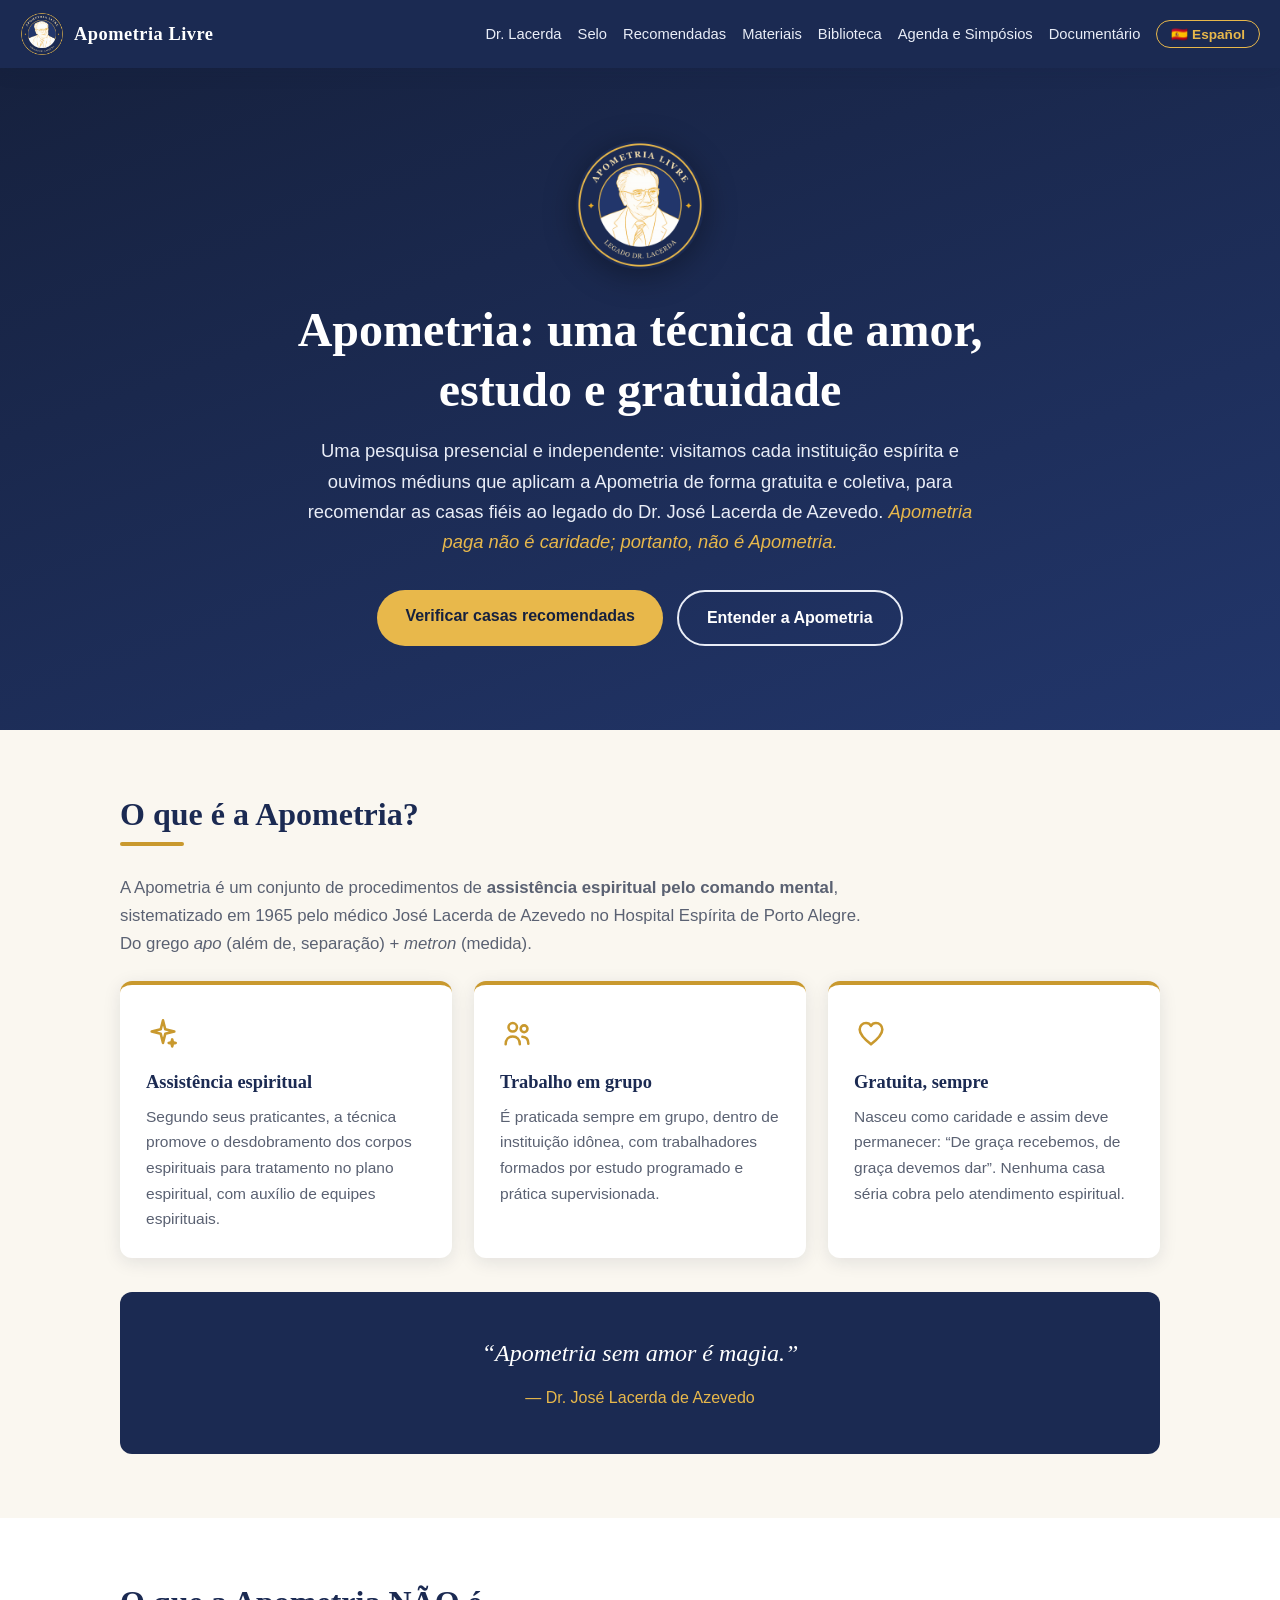
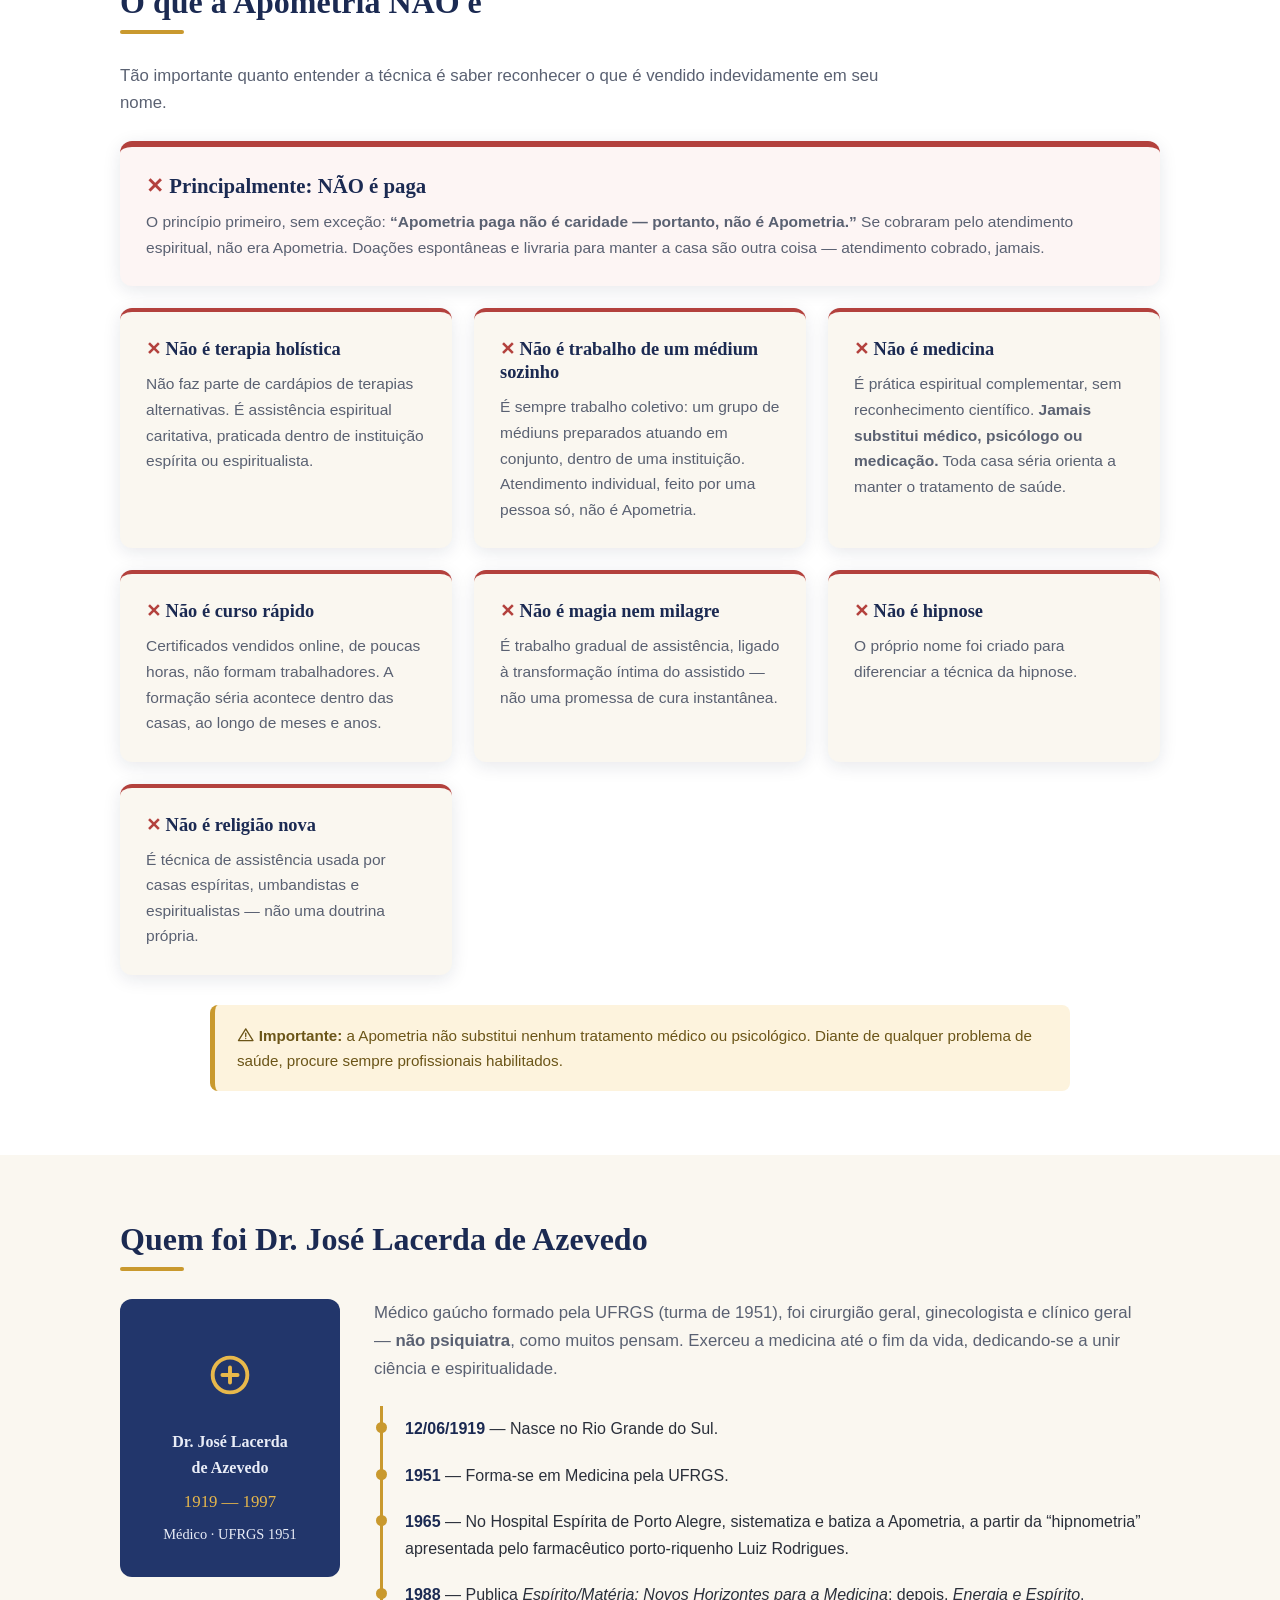
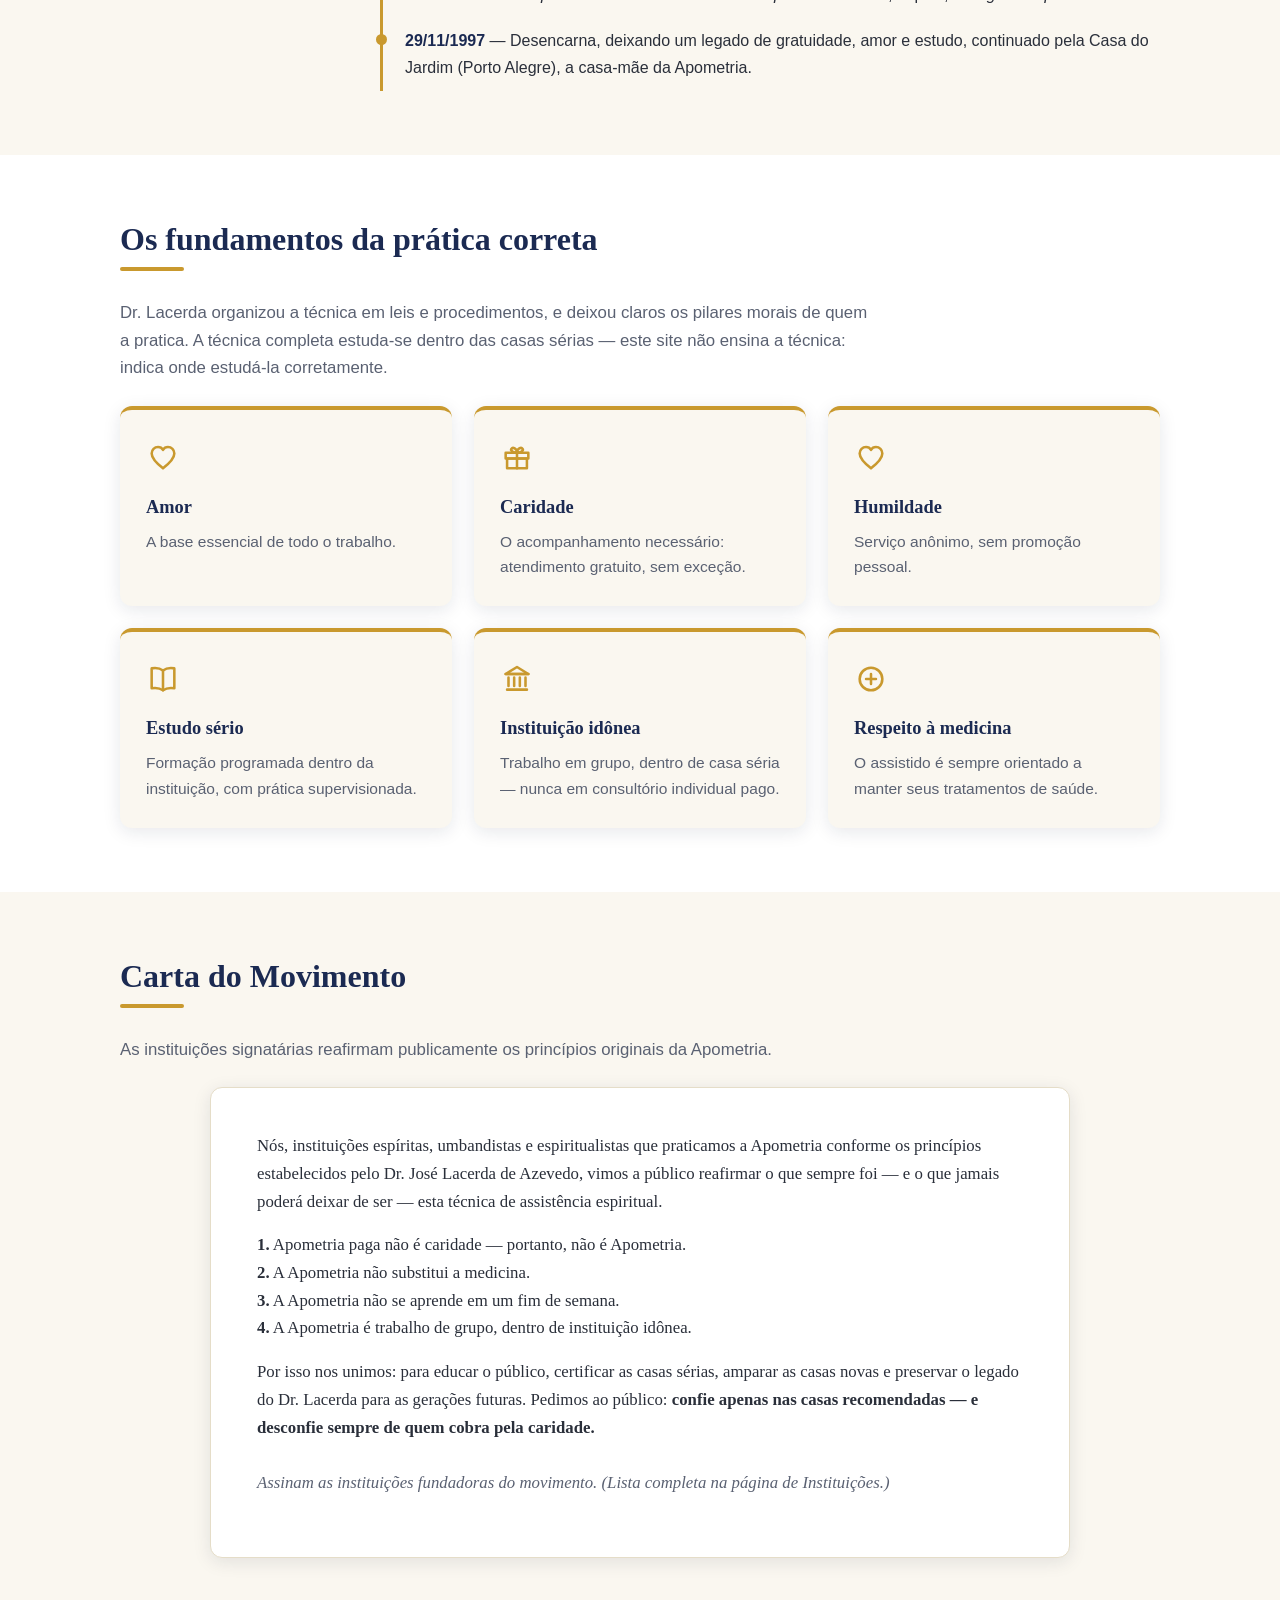
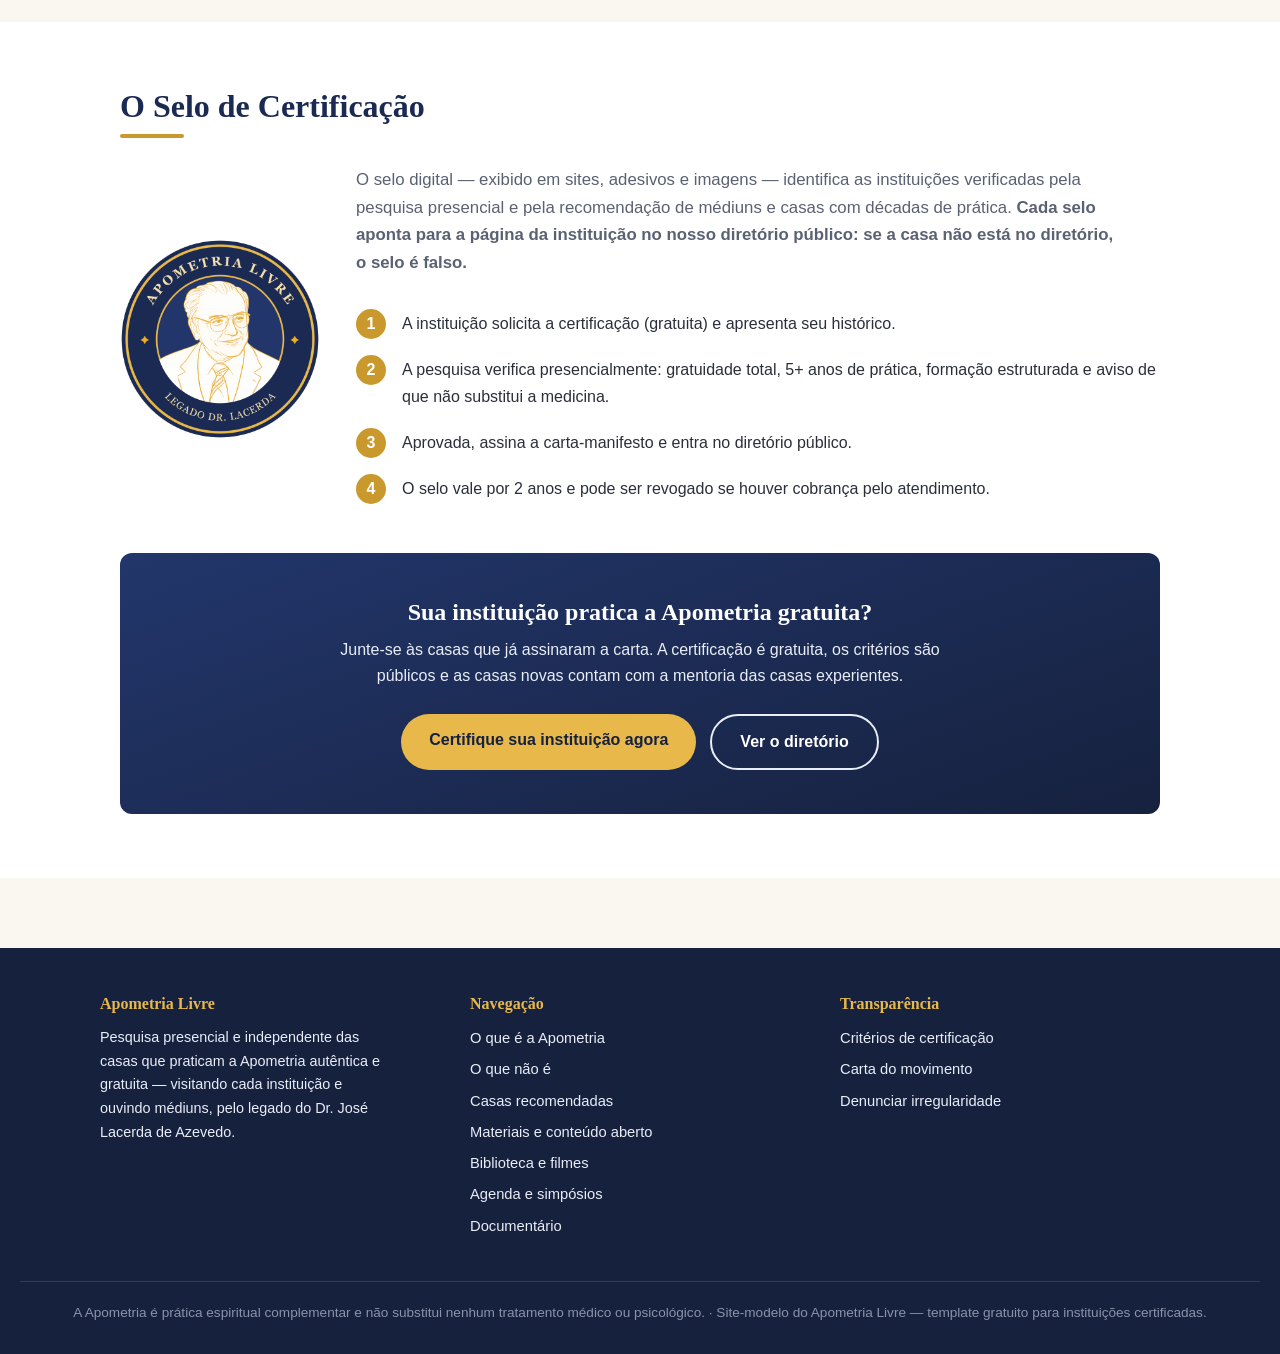
==== site/index.html @ 002d89dc "Página Recomendadas: botão de busca, geolocalização, mapa e gráfico - Botão "Buscar" (+ Enter) confi" ====
<!DOCTYPE html>
<html lang="pt-BR">
<head>
<meta charset="UTF-8">
<meta name="viewport" content="width=device-width, initial-scale=1.0">
<title>Apometria Livre — O que é a Apometria, quem foi Dr. Lacerda e como reconhecer casas sérias</title>
<meta name="description" content="Pesquisa presencial e independente das casas que praticam a Apometria autêntica e gratuita, conforme o legado do Dr. José Lacerda de Azevedo. Saiba o que a Apometria é, o que não é, e verifique as casas recomendadas.">
<meta name="theme-color" content="#1b2a52">
<meta property="og:title" content="Apometria Livre — O que é a Apometria, quem foi Dr. Lacerda e como reconhecer casas sérias">
<meta property="og:description" content="Pesquisa presencial e independente das casas que praticam a Apometria autêntica e gratuita, conforme o legado do Dr. José Lacerda de Azevedo. Saiba o que a Apometria é, o que não é, e verifique as casas recomendadas.">
<meta property="og:type" content="website">
<meta property="og:image" content="https://apometrialivre.org.br/img/og-image.jpg?v=2">
<meta property="og:image:width" content="1200">
<meta property="og:image:height" content="630">
<meta property="og:url" content="https://apometrialivre.org.br/index.html">
<meta property="og:locale" content="pt_BR">
<meta property="og:locale:alternate" content="es_ES">
<meta name="twitter:card" content="summary_large_image">
<meta name="twitter:image" content="https://apometrialivre.org.br/img/og-image.jpg?v=2">
<link rel="stylesheet" href="css/style.css?v=11">
<link rel="icon" href="img/selo-favicon.png?v=1" type="image/png">
<script type="application/ld+json">
{
  "@context": "https://schema.org",
  "@type": "WebSite",
  "name": "Apometria Livre",
  "alternateName": "Apometria Livre — Legado Dr. Lacerda",
  "slogan": "Caridade é Apometria",
  "description": "Pesquisa presencial e independente das casas que praticam a Apometria autêntica e gratuita, conforme o legado do Dr. José Lacerda de Azevedo — feita visitando cada instituição e por entrevistas e recomendações de médiuns.",
  "inLanguage": ["pt-BR", "es"]
}
</script>
</head>
<body>

<a class="pular" href="#conteudo" data-es="Saltar al contenido">Pular para o conteúdo</a>

<header class="site">
  <nav class="nav">
    <a class="marca" href="index.html">
      <img src="img/selo.png?v=1" alt="Selo Apometria Livre">
      <span data-es="Apometría Libre">Apometria Livre</span>
    </a>
    <button class="lang-toggle lang-mobile">🇪🇸 Español</button>
    <button class="menu-btn" aria-label="Abrir menu">☰</button>
    <ul class="nav-links">
      <li><a href="#dr-lacerda">Dr. Lacerda</a></li>
      <li><a href="#selo" data-es="Sello">Selo</a></li>
      <li><a href="instituicoes.html" data-es="Recomendadas">Recomendadas</a></li>
      <li><a href="materiais.html" data-es="Materiales">Materiais</a></li>
      <li><a href="biblioteca.html" data-es="Biblioteca">Biblioteca</a></li>
      <li><a href="agenda.html" data-es="Agenda y simposios">Agenda e Simpósios</a></li>
      <li><a href="documentario.html" data-es="Documental">Documentário</a></li>
      <li><button class="lang-toggle">🇪🇸 Español</button></li>
    </ul>
  </nav>
</header>

<!-- ==================== HERO ==================== -->
<section id="conteudo" class="hero">
  <img class="selo" src="img/selo.png?v=1" alt="Selo de certificação Apometria Livre — Legado Dr. Lacerda">
  <h1 data-es="Apometría: una técnica de amor, estudio y gratuidad">Apometria: uma técnica de amor, estudo e gratuidade</h1>
  <p class="sub" data-es="Una investigación presencial e independiente: visitamos cada institución espírita y escuchamos a médiums que aplican la Apometría de forma gratuita y colectiva, para recomendar las casas fieles al legado del Dr. José Lacerda de Azevedo. <span class='destaque'>La Apometría pagada no es caridad; por lo tanto, no es Apometría.</span>">
    Uma pesquisa presencial e independente: visitamos cada instituição espírita e ouvimos médiuns que aplicam a Apometria de forma gratuita e coletiva, para recomendar as casas fiéis ao legado do Dr. José Lacerda de Azevedo.
    <span class="destaque">Apometria paga não é caridade; portanto, não é Apometria.</span>
  </p>
  <div class="botoes">
    <a class="btn btn-ouro" href="instituicoes.html" data-es="Verificar casas recomendadas">Verificar casas recomendadas</a>
    <a class="btn btn-vazado" href="#o-que-e" data-es="Entender la Apometría">Entender a Apometria</a>
  </div>
</section>

<!-- ==================== O QUE É ==================== -->
<section id="o-que-e" class="bloco">
  <div class="container">
    <h2 data-es="¿Qué es la Apometría?">O que é a Apometria?</h2>
    <div class="linha-ouro"></div>
    <p class="intro" data-es="La Apometría es un conjunto de procedimientos de asistencia espiritual por comando mental, sistematizado en 1965 por el médico José Lacerda de Azevedo en el Hospital Espírita de Porto Alegre (Brasil). Del griego apo (más allá, separación) + metron (medida).">
      A Apometria é um conjunto de procedimentos de <strong>assistência espiritual pelo comando mental</strong>, sistematizado em 1965
      pelo médico José Lacerda de Azevedo no Hospital Espírita de Porto Alegre. Do grego <em>apo</em> (além de, separação) + <em>metron</em> (medida).
    </p>
    <div class="grade c3">
      <div class="cartao">
        <span class="icone"><svg class='icn' aria-hidden='true'><use href='img/icones.svg#faisca'/></svg></span>
        <h3 data-es="Asistencia espiritual">Assistência espiritual</h3>
        <p data-es="Según sus practicantes, la técnica promueve el desdoblamiento de los cuerpos espirituales para tratamiento en el plano espiritual, con ayuda de equipos espirituales.">Segundo seus praticantes, a técnica promove o desdobramento dos corpos espirituais para tratamento no plano espiritual, com auxílio de equipes espirituais.</p>
      </div>
      <div class="cartao">
        <span class="icone"><svg class='icn' aria-hidden='true'><use href='img/icones.svg#grupo'/></svg></span>
        <h3 data-es="Trabajo en grupo">Trabalho em grupo</h3>
        <p data-es="Se practica siempre en grupo, dentro de una institución idónea, con trabajadores formados por estudio programado y práctica supervisada.">É praticada sempre em grupo, dentro de instituição idônea, com trabalhadores formados por estudo programado e prática supervisionada.</p>
      </div>
      <div class="cartao">
        <span class="icone"><svg class='icn' aria-hidden='true'><use href='img/icones.svg#coracao'/></svg></span>
        <h3 data-es="Gratuita, siempre">Gratuita, sempre</h3>
        <p data-es="Nació como caridad y así debe permanecer: «Gratis recibimos, gratis debemos dar». Ninguna casa seria cobra por la asistencia espiritual.">Nasceu como caridade e assim deve permanecer: “De graça recebemos, de graça devemos dar”. Nenhuma casa séria cobra pelo atendimento espiritual.</p>
      </div>
    </div>
    <div class="citacao">
      <blockquote data-es="«Apometría sin amor es magia.»">“Apometria sem amor é magia.”</blockquote>
      <cite>— Dr. José Lacerda de Azevedo</cite>
    </div>
  </div>
</section>

<!-- ==================== O QUE NÃO É ==================== -->
<section id="o-que-nao-e" class="bloco alt">
  <div class="container">
    <h2 data-es="Lo que la Apometría NO es">O que a Apometria NÃO é</h2>
    <div class="linha-ouro"></div>
    <p class="intro" data-es="Tan importante como entender la técnica es saber reconocer lo que se vende indebidamente en su nombre.">
      Tão importante quanto entender a técnica é saber reconhecer o que é vendido indevidamente em seu nome.
    </p>
    <div class="grade c2">
      <div class="cartao nao principal">
        <h3 data-es="Principalmente: NO es pagada">Principalmente: NÃO é paga</h3>
        <p data-es="El principio primero, sin excepción: «Apometría pagada no es caridad — por lo tanto, no es Apometría.» Si te cobraron por la asistencia espiritual, no era Apometría. Donaciones espontáneas y librería para mantener la casa son otra cosa — asistencia cobrada, jamás.">O princípio primeiro, sem exceção: <strong>“Apometria paga não é caridade — portanto, não é Apometria.”</strong> Se cobraram pelo atendimento espiritual, não era Apometria. Doações espontâneas e livraria para manter a casa são outra coisa — atendimento cobrado, jamais.</p>
      </div>
      <div class="cartao nao">
        <h3 data-es="No es terapia holística">Não é terapia holística</h3>
        <p data-es="No forma parte de menús de terapias alternativas. Es asistencia espiritual caritativa, practicada dentro de una institución espírita o espiritualista.">Não faz parte de cardápios de terapias alternativas. É assistência espiritual caritativa, praticada dentro de instituição espírita ou espiritualista.</p>
      </div>
      <div class="cartao nao">
        <h3 data-es="No es trabajo de un médium solo">Não é trabalho de um médium sozinho</h3>
        <p data-es="Es siempre trabajo colectivo: un grupo de médiums preparados actuando en conjunto, dentro de una institución. Una atención individual, hecha por una sola persona, no es Apometría.">É sempre trabalho coletivo: um grupo de médiuns preparados atuando em conjunto, dentro de uma instituição. Atendimento individual, feito por uma pessoa só, não é Apometria.</p>
      </div>
      <div class="cartao nao">
        <h3 data-es="No es medicina">Não é medicina</h3>
        <p data-es="Es una práctica espiritual complementaria, sin reconocimiento científico. Jamás sustituye al médico, al psicólogo o a la medicación. Toda casa seria orienta a mantener el tratamiento de salud.">É prática espiritual complementar, sem reconhecimento científico. <strong>Jamais substitui médico, psicólogo ou medicação.</strong> Toda casa séria orienta a manter o tratamento de saúde.</p>
      </div>
      <div class="cartao nao">
        <h3 data-es="No es un curso rápido">Não é curso rápido</h3>
        <p data-es="Certificados vendidos en línea, de pocas horas, no forman trabajadores. La formación seria ocurre dentro de las casas, durante meses y años.">Certificados vendidos online, de poucas horas, não formam trabalhadores. A formação séria acontece dentro das casas, ao longo de meses e anos.</p>
      </div>
      <div class="cartao nao">
        <h3 data-es="No es magia ni milagro">Não é magia nem milagre</h3>
        <p data-es="Es un trabajo gradual de asistencia, ligado a la transformación íntima del asistido — no una promesa de cura instantánea.">É trabalho gradual de assistência, ligado à transformação íntima do assistido — não uma promessa de cura instantânea.</p>
      </div>
      <div class="cartao nao">
        <h3 data-es="No es hipnosis">Não é hipnose</h3>
        <p data-es="El propio nombre fue creado para diferenciar la técnica de la hipnosis.">O próprio nome foi criado para diferenciar a técnica da hipnose.</p>
      </div>
      <div class="cartao nao">
        <h3 data-es="No es una religión nueva">Não é religião nova</h3>
        <p data-es="Es una técnica de asistencia utilizada por casas espíritas, umbandistas y espiritualistas — no una doctrina propia.">É técnica de assistência usada por casas espíritas, umbandistas e espiritualistas — não uma doutrina própria.</p>
      </div>
    </div>
    <div class="aviso" data-es="<svg class='icn' aria-hidden='true'><use href='img/icones.svg#alerta'/></svg> Importante: la Apometría no sustituye ningún tratamiento médico o psicológico. Ante cualquier problema de salud, busca siempre a profesionales habilitados.">
      <svg class='icn' aria-hidden='true'><use href='img/icones.svg#alerta'/></svg> <strong>Importante:</strong> a Apometria não substitui nenhum tratamento médico ou psicológico. Diante de qualquer problema de saúde, procure sempre profissionais habilitados.
    </div>
  </div>
</section>

<!-- ==================== DR. LACERDA ==================== -->
<section id="dr-lacerda" class="bloco">
  <div class="container">
    <h2 data-es="Quién fue el Dr. José Lacerda de Azevedo">Quem foi Dr. José Lacerda de Azevedo</h2>
    <div class="linha-ouro"></div>
    <div class="bio">
      <div class="retrato">
        <span class="simbolo"><svg class='icn' aria-hidden='true'><use href='img/icones.svg#cruzmed'/></svg></span>
        <strong>Dr. José Lacerda<br>de Azevedo</strong>
        <div class="anos">1919 — 1997</div>
        <div data-es="Médico · UFRGS 1951" style="margin-top:8px; font-size:0.9rem;">Médico · UFRGS 1951</div>
      </div>
      <div>
        <p class="intro" data-es="Médico gaúcho formado por la UFRGS (promoción de 1951), fue cirujano general, ginecólogo y clínico general — no psiquiatra, como muchos piensan. Ejerció la medicina hasta el final de su vida, dedicándose a unir ciencia y espiritualidad.">
          Médico gaúcho formado pela UFRGS (turma de 1951), foi cirurgião geral, ginecologista e clínico geral — <strong>não psiquiatra</strong>, como muitos pensam. Exerceu a medicina até o fim da vida, dedicando-se a unir ciência e espiritualidade.
        </p>
        <ul class="linha-tempo">
          <li data-es="<strong>12/06/1919</strong> — Nace en Rio Grande do Sul, Brasil."><strong>12/06/1919</strong> — Nasce no Rio Grande do Sul.</li>
          <li data-es="<strong>1951</strong> — Se gradúa en Medicina por la UFRGS."><strong>1951</strong> — Forma-se em Medicina pela UFRGS.</li>
          <li data-es="<strong>1965</strong> — En el Hospital Espírita de Porto Alegre, sistematiza y bautiza la Apometría, a partir de la «hipnometría» presentada por el farmacéutico puertorriqueño Luiz Rodrigues."><strong>1965</strong> — No Hospital Espírita de Porto Alegre, sistematiza e batiza a Apometria, a partir da “hipnometria” apresentada pelo farmacêutico porto-riquenho Luiz Rodrigues.</li>
          <li data-es="<strong>1988</strong> — Publica <em>Espíritu/Materia: Nuevos Horizontes para la Medicina</em>; después, <em>Energía y Espíritu</em>."><strong>1988</strong> — Publica <em>Espírito/Matéria: Novos Horizontes para a Medicina</em>; depois, <em>Energia e Espírito</em>.</li>
          <li data-es="<strong>29/11/1997</strong> — Desencarna, dejando un legado de gratuidad, amor y estudio, continuado por la Casa do Jardim (Porto Alegre), la casa madre de la Apometría."><strong>29/11/1997</strong> — Desencarna, deixando um legado de gratuidade, amor e estudo, continuado pela Casa do Jardim (Porto Alegre), a casa-mãe da Apometria.</li>
        </ul>
      </div>
    </div>
  </div>
</section>

<!-- ==================== FUNDAMENTOS ==================== -->
<section id="fundamentos" class="bloco alt">
  <div class="container">
    <h2 data-es="Los fundamentos de la práctica correcta">Os fundamentos da prática correta</h2>
    <div class="linha-ouro"></div>
    <p class="intro" data-es="El Dr. Lacerda organizó la técnica en leyes y procedimientos, y dejó claros los pilares morales de quien la practica. La técnica completa se estudia dentro de las casas serias — este sitio no enseña la técnica: indica dónde estudiarla correctamente.">
      Dr. Lacerda organizou a técnica em leis e procedimentos, e deixou claros os pilares morais de quem a pratica. A técnica completa estuda-se dentro das casas sérias — este site não ensina a técnica: indica onde estudá-la corretamente.
    </p>
    <div class="grade c3">
      <div class="cartao"><span class="icone"><svg class='icn' aria-hidden='true'><use href='img/icones.svg#coracao'/></svg></span><h3 data-es="Amor">Amor</h3><p data-es="La base esencial de todo el trabajo.">A base essencial de todo o trabalho.</p></div>
      <div class="cartao"><span class="icone"><svg class='icn' aria-hidden='true'><use href='img/icones.svg#presente'/></svg></span><h3 data-es="Caridad">Caridade</h3><p data-es="El acompañamiento necesario: asistencia gratuita, sin excepción.">O acompanhamento necessário: atendimento gratuito, sem exceção.</p></div>
      <div class="cartao"><span class="icone"><svg class='icn' aria-hidden='true'><use href='img/icones.svg#coracao'/></svg></span><h3 data-es="Humildad">Humildade</h3><p data-es="Servicio anónimo, sin promoción personal.">Serviço anônimo, sem promoção pessoal.</p></div>
      <div class="cartao"><span class="icone"><svg class='icn' aria-hidden='true'><use href='img/icones.svg#livro'/></svg></span><h3 data-es="Estudio serio">Estudo sério</h3><p data-es="Formación programada dentro de la institución, con práctica supervisada.">Formação programada dentro da instituição, com prática supervisionada.</p></div>
      <div class="cartao"><span class="icone"><svg class='icn' aria-hidden='true'><use href='img/icones.svg#predio'/></svg></span><h3 data-es="Institución idónea">Instituição idônea</h3><p data-es="Trabajo en grupo, dentro de una casa seria — nunca en consultorio individual pagado.">Trabalho em grupo, dentro de casa séria — nunca em consultório individual pago.</p></div>
      <div class="cartao"><span class="icone"><svg class='icn' aria-hidden='true'><use href='img/icones.svg#cruzmed'/></svg></span><h3 data-es="Respeto a la medicina">Respeito à medicina</h3><p data-es="El asistido siempre es orientado a mantener sus tratamientos de salud.">O assistido é sempre orientado a manter seus tratamentos de saúde.</p></div>
    </div>
  </div>
</section>

<!-- ==================== CARTA ==================== -->
<section id="carta" class="bloco">
  <div class="container">
    <h2 data-es="Carta del Movimiento">Carta do Movimento</h2>
    <div class="linha-ouro"></div>
    <p class="intro" data-es="Las instituciones firmantes reafirman públicamente los principios originales de la Apometría.">
      As instituições signatárias reafirmam publicamente os princípios originais da Apometria.
    </p>
    <div class="carta">
      <p data-es="Nosotras, instituciones espíritas, umbandistas y espiritualistas que practicamos la Apometría según los principios establecidos por el Dr. José Lacerda de Azevedo, venimos públicamente a reafirmar lo que siempre fue — y lo que jamás podrá dejar de ser — esta técnica de asistencia espiritual.">
        Nós, instituições espíritas, umbandistas e espiritualistas que praticamos a Apometria conforme os princípios estabelecidos pelo Dr. José Lacerda de Azevedo, vimos a público reafirmar o que sempre foi — e o que jamais poderá deixar de ser — esta técnica de assistência espiritual.
      </p>
      <p data-es="<strong>1.</strong> La Apometría pagada no es caridad — por lo tanto, no es Apometría. <br><strong>2.</strong> La Apometría no sustituye a la medicina. <br><strong>3.</strong> La Apometría no se aprende en un fin de semana. <br><strong>4.</strong> La Apometría es trabajo de grupo, dentro de una institución idónea.">
        <strong>1.</strong> Apometria paga não é caridade — portanto, não é Apometria. <br>
        <strong>2.</strong> A Apometria não substitui a medicina. <br>
        <strong>3.</strong> A Apometria não se aprende em um fim de semana. <br>
        <strong>4.</strong> A Apometria é trabalho de grupo, dentro de instituição idônea.
      </p>
      <p data-es="Por eso nos unimos: para educar al público, certificar a las casas serias, amparar a las casas nuevas y preservar el legado del Dr. Lacerda para las generaciones futuras. Pedimos al público: confíe solamente en las casas recomendadas — y desconfíe siempre de quien cobra por la caridad.">
        Por isso nos unimos: para educar o público, certificar as casas sérias, amparar as casas novas e preservar o legado do Dr. Lacerda para as gerações futuras. Pedimos ao público: <strong>confie apenas nas casas recomendadas — e desconfie sempre de quem cobra pela caridade.</strong>
      </p>
      <p class="assinaturas" data-es="Firman las instituciones fundadoras del movimiento. (Lista completa en la página de Instituciones.)">Assinam as instituições fundadoras do movimento. <em>(Lista completa na página de Instituições.)</em></p>
    </div>
  </div>
</section>

<!-- ==================== SELO ==================== -->
<section id="selo" class="bloco alt">
  <div class="container">
    <h2 data-es="El Sello de Certificación">O Selo de Certificação</h2>
    <div class="linha-ouro"></div>
    <div class="selo-flex">
      <img src="img/selo.png?v=1" alt="Selo Apometria Livre — Legado Dr. Lacerda">
      <div>
        <p class="intro" data-es="El sello digital — exhibido en sitios web, adhesivos e imágenes — identifica a las instituciones verificadas por la investigación presencial y por la recomendación de médiums y casas con décadas de práctica. Cada sello enlaza a la página de la institución en nuestro directorio público: si la casa no está en el directorio, el sello es falso.">
          O selo digital — exibido em sites, adesivos e imagens — identifica as instituições verificadas pela pesquisa presencial e pela recomendação de médiuns e casas com décadas de prática. <strong>Cada selo aponta para a página da instituição no nosso diretório público: se a casa não está no diretório, o selo é falso.</strong>
        </p>
        <ol class="passos">
          <li data-es="La institución solicita la certificación (gratuita) y presenta su historial.">A instituição solicita a certificação (gratuita) e apresenta seu histórico.</li>
          <li data-es="La investigación verifica en persona: gratuidad total, 5+ años de práctica, formación estructurada y aviso de que no sustituye a la medicina.">A pesquisa verifica presencialmente: gratuidade total, 5+ anos de prática, formação estruturada e aviso de que não substitui a medicina.</li>
          <li data-es="Aprobada, firma la carta-manifiesto y entra en el directorio público.">Aprovada, assina a carta-manifesto e entra no diretório público.</li>
          <li data-es="El sello vale por 2 años y puede ser revocado si hay cobro por la asistencia.">O selo vale por 2 anos e pode ser revogado se houver cobrança pelo atendimento.</li>
        </ol>
      </div>
    </div>
    <div class="cta-faixa">
      <h3 data-es="¿Tu institución practica la Apometría gratuita?">Sua instituição pratica a Apometria gratuita?</h3>
      <p data-es="Únete a las casas que ya firmaron la carta. La certificación es gratuita, los criterios son públicos y las casas nuevas cuentan con la mentoría de las casas experimentadas.">
        Junte-se às casas que já assinaram a carta. A certificação é gratuita, os critérios são públicos e as casas novas contam com a mentoria das casas experientes.
      </p>
      <div class="botoes">
        <a class="btn btn-ouro" href="instituicoes.html#certificar" data-es="Certifique sua instituição agora">Certifique sua instituição agora</a>
        <a class="btn btn-vazado" href="instituicoes.html" data-es="Ver el directorio">Ver o diretório</a>
      </div>
    </div>
  </div>
</section>

<!-- ==================== FOOTER ==================== -->
<footer class="site">
  <div class="footer-grid">
    <div>
      <h4 data-es="Apometría Libre">Apometria Livre</h4>
      <p style="font-size:0.9rem; max-width:280px;" data-es="Investigación presencial e independiente de las casas que practican la Apometría auténtica y gratuita — visitando cada institución y escuchando a médiums, por el legado del Dr. José Lacerda de Azevedo.">Pesquisa presencial e independente das casas que praticam a Apometria autêntica e gratuita — visitando cada instituição e ouvindo médiuns, pelo legado do Dr. José Lacerda de Azevedo.</p>
    </div>
    <div>
      <h4 data-es="Navegación">Navegação</h4>
      <a href="#o-que-e" data-es="Qué es la Apometría">O que é a Apometria</a>
      <a href="#o-que-nao-e" data-es="Qué no es">O que não é</a>
      <a href="instituicoes.html" data-es="Casas recomendadas">Casas recomendadas</a>
      <a href="materiais.html" data-es="Materiales y contenido abierto">Materiais e conteúdo aberto</a>
      <a href="biblioteca.html" data-es="Biblioteca y películas">Biblioteca e filmes</a>
      <a href="agenda.html" data-es="Agenda y simposios">Agenda e simpósios</a>
      <a href="documentario.html" data-es="Documental">Documentário</a>
    </div>
    <div>
      <h4 data-es="Transparencia">Transparência</h4>
      <a href="instituicoes.html#certificar" data-es="Criterios de certificación">Critérios de certificação</a>
      <a href="#carta" data-es="Carta del movimiento">Carta do movimento</a>
      <a href="mailto:email@guip.xyz?subject=Den%C3%BAncia%20de%20irregularidade%20%E2%80%94%20Apometria%20Livre" data-es="Denunciar irregularidad">Denunciar irregularidade</a>
    </div>
  </div>
  <div class="footer-baixo" data-es="La Apometría es una práctica espiritual complementaria y no sustituye ningún tratamiento médico o psicológico. · Sitio modelo del Apometría Libre — plantilla gratuita para instituciones certificadas.">
    A Apometria é prática espiritual complementar e não substitui nenhum tratamento médico ou psicológico. · Site-modelo do Apometria Livre — template gratuito para instituições certificadas.
  </div>
</footer>

<nav class="tab-bar" aria-label="Navegação principal">
  <a href="index.html" class="ativo"><span class="tab-icone"><svg class='icn' aria-hidden='true'><use href='img/icones.svg#casa'/></svg></span><span data-es="Inicio">Início</span></a>
  <a href="instituicoes.html"><span class="tab-icone"><svg class='icn' aria-hidden='true'><use href='img/icones.svg#predio'/></svg></span><span data-es="Casas">Casas</span></a>
  <a href="materiais.html"><span class="tab-icone"><svg class='icn' aria-hidden='true'><use href='img/icones.svg#arquivo'/></svg></span><span data-es="Materiales">Materiais</span></a>
  <a href="biblioteca.html"><span class="tab-icone"><svg class='icn' aria-hidden='true'><use href='img/icones.svg#livro'/></svg></span><span data-es="Biblioteca">Biblioteca</span></a>
  <a href="agenda.html"><span class="tab-icone"><svg class='icn' aria-hidden='true'><use href='img/icones.svg#calendario'/></svg></span><span>Agenda</span></a>
</nav>

<script src="js/main.js?v=10"></script>
</body>
</html>
---- site/css/style.css ----
/* ============================================================
   Apometria Livre — identidade visual
   Azul-profundo (confiança/espiritualidade) + dourado (luz)
   ============================================================ */
:root {
  --azul-900: #16213e;
  --azul-800: #1b2a52;
  --azul-700: #22366b;
  --azul-100: #e9edf7;
  --dourado: #c9992e;
  --dourado-claro: #e8b84b;
  --creme: #faf7f0;
  --texto: #2a2f3a;
  --texto-suave: #5a6172;
  --branco: #ffffff;
  --verde: #2e7d52;
  --vermelho: #b3413d;
  --sombra: 0 4px 18px rgba(22, 33, 62, 0.10);
  --raio: 12px;
  --serif: Georgia, 'Times New Roman', serif;
  --sans: -apple-system, BlinkMacSystemFont, 'Segoe UI', Roboto, Helvetica, Arial, sans-serif;
}

* { margin: 0; padding: 0; box-sizing: border-box; }
html { scroll-behavior: smooth; }

/* ---------- Ícones outline (sprite img/icones.svg) ---------- */
.icn {
  width: 1.15em; height: 1.15em;
  fill: none; stroke: currentColor; stroke-width: 1.8;
  stroke-linecap: round; stroke-linejoin: round;
  display: inline-block; vertical-align: -0.18em; flex-shrink: 0;
}
.cartao .icone { color: var(--dourado); }
.cartao .icone .icn { width: 34px; height: 34px; }
.tab-bar .tab-icone .icn { width: 22px; height: 22px; }
.bio .retrato .simbolo { color: var(--dourado-claro); }
.bio .retrato .simbolo .icn { width: 52px; height: 52px; }
.sucesso-form .icone-grande { color: var(--dourado); }
.sucesso-form .icone-grande .icn { width: 46px; height: 46px; }
.opcoes-participacao .icn { color: var(--dourado); }
.meta .icn { color: var(--dourado); width: 1.05em; height: 1.05em; }

/* Respeita a preferência do usuário por menos animação */
@media (prefers-reduced-motion: reduce) {
  html { scroll-behavior: auto; }
  .btn:hover { transform: none; }
}

/* Foco visível para navegação por teclado */
:focus-visible {
  outline: 3px solid var(--dourado-claro);
  outline-offset: 2px;
  border-radius: 4px;
}

/* Texto só para leitores de tela */
.sr-oculto {
  position: absolute; width: 1px; height: 1px; padding: 0; margin: -1px;
  overflow: hidden; clip: rect(0, 0, 0, 0); white-space: nowrap; border: 0;
}

/* Link "pular para o conteúdo" — invisível até receber foco */
.pular {
  position: absolute; left: -9999px; top: 0; z-index: 100;
  background: var(--dourado-claro); color: var(--azul-900);
  padding: 10px 22px; border-radius: 0 0 10px 0; font-weight: 700; text-decoration: none;
}
.pular:focus { left: 0; }

body {
  font-family: var(--sans);
  color: var(--texto);
  background: var(--creme);
  line-height: 1.65;
}

h1, h2, h3, h4 { font-family: var(--serif); color: var(--azul-800); line-height: 1.25; }

.container { max-width: 1080px; margin: 0 auto; padding: 0 20px; }

/* ---------- Header / nav ---------- */
header.site {
  background: var(--azul-800);
  position: sticky; top: 0; z-index: 50;
  box-shadow: var(--sombra);
}
.nav {
  display: flex; align-items: center; justify-content: space-between; gap: 20px;
  padding: 12px 20px; max-width: 1280px; margin: 0 auto;
}
.marca { display: flex; align-items: center; gap: 10px; text-decoration: none; flex-shrink: 0; }
.marca img { width: 44px; height: 44px; }
.marca span { font-family: var(--serif); color: var(--branco); font-size: 1.15rem; font-weight: bold; letter-spacing: 0.5px; white-space: nowrap; }
.nav-links { display: flex; align-items: center; gap: 16px; list-style: none; flex-wrap: nowrap; }
.nav-links a { color: var(--azul-100); text-decoration: none; font-size: 0.92rem; white-space: nowrap; }
.nav-links a:hover, .nav-links a.ativo { color: var(--dourado-claro); }

.lang-toggle {
  background: transparent; border: 1px solid var(--dourado-claro);
  color: var(--dourado-claro); border-radius: 20px; padding: 5px 14px;
  cursor: pointer; font-size: 0.85rem; font-weight: 600;
}
.lang-toggle:hover { background: var(--dourado-claro); color: var(--azul-900); }

.menu-btn { display: none; background: none; border: none; color: var(--branco); font-size: 1.6rem; cursor: pointer; }

/* Toggle de idioma no topo — visível só no mobile (no desktop fica dentro da nav) */
.lang-toggle.lang-mobile { display: none; }

/* ---------- Tab bar (mobile) ---------- */
.tab-bar { display: none; }

/* ---------- Hero ---------- */
.hero {
  background: linear-gradient(160deg, var(--azul-900) 0%, var(--azul-700) 100%);
  color: var(--branco); text-align: center; padding: 72px 20px 84px;
}
.hero img.selo { width: 130px; height: 130px; margin-bottom: 22px; filter: drop-shadow(0 6px 16px rgba(0,0,0,0.35)); }
.hero h1 { color: var(--branco); font-size: clamp(1.8rem, 4.5vw, 3rem); max-width: 820px; margin: 0 auto 16px; }
.hero p.sub { color: var(--azul-100); font-size: 1.15rem; max-width: 680px; margin: 0 auto 32px; }
.hero .destaque { color: var(--dourado-claro); font-style: italic; }

.botoes { display: flex; gap: 14px; justify-content: center; flex-wrap: wrap; }
.btn {
  display: inline-block; padding: 13px 28px; border-radius: 30px;
  text-decoration: none; font-weight: 600; font-size: 1rem; transition: transform .15s ease;
}
.btn:hover { transform: translateY(-2px); }
.btn-ouro { background: var(--dourado-claro); color: var(--azul-900); }
.btn-vazado { border: 2px solid var(--azul-100); color: var(--branco); }

/* ---------- Seções ---------- */
section.bloco { padding: 64px 0; }
section.bloco.alt { background: var(--branco); }
.bloco h2 { font-size: 2rem; margin-bottom: 8px; }
.bloco .linha-ouro { width: 64px; height: 4px; background: var(--dourado); border-radius: 2px; margin: 0 0 28px; }
.bloco p.intro { color: var(--texto-suave); max-width: 760px; margin-bottom: 24px; font-size: 1.05rem; }

.grade { display: grid; gap: 22px; }
.grade.c2 { grid-template-columns: repeat(auto-fit, minmax(300px, 1fr)); }
.grade.c3 { grid-template-columns: repeat(auto-fit, minmax(260px, 1fr)); }

.cartao {
  background: var(--branco); border-radius: var(--raio); padding: 26px;
  box-shadow: var(--sombra); border-top: 4px solid var(--dourado);
}
section.alt .cartao { background: var(--creme); }
.cartao h3 { font-size: 1.15rem; margin-bottom: 10px; }
.cartao p { color: var(--texto-suave); font-size: 0.97rem; }
.cartao .icone { font-size: 1.8rem; margin-bottom: 12px; display: block; }

/* “o que não é” */
.cartao.nao { border-top-color: var(--vermelho); }
.cartao.nao h3::before { content: "✕ "; color: var(--vermelho); }
/* card principal: ocupa a linha inteira e ganha peso visual */
.cartao.nao.principal { grid-column: 1 / -1; border-top-width: 6px; background: #fdf5f4; }
.cartao.nao.principal h3 { font-size: 1.3rem; }

/* citação */
.citacao {
  background: var(--azul-800); color: var(--azul-100);
  border-radius: var(--raio); padding: 42px 36px; text-align: center; margin-top: 34px;
}
.citacao blockquote { font-family: var(--serif); font-size: 1.5rem; font-style: italic; color: var(--branco); }
.citacao cite { display: block; margin-top: 12px; color: var(--dourado-claro); font-style: normal; }

/* biografia */
.bio { display: grid; grid-template-columns: 220px 1fr; gap: 34px; align-items: start; }
.bio .retrato {
  background: var(--azul-700); border-radius: var(--raio); color: var(--azul-100);
  text-align: center; padding: 30px 16px; font-family: var(--serif);
}
.bio .retrato .anos { color: var(--dourado-claro); font-size: 1.05rem; margin-top: 6px; }
.bio .retrato .simbolo { font-size: 3.4rem; display: block; margin-bottom: 10px; }
.linha-tempo { list-style: none; margin-top: 18px; }
.linha-tempo li { padding: 10px 0 10px 22px; border-left: 3px solid var(--dourado); margin-left: 6px; position: relative; }
.linha-tempo li::before {
  content: ""; width: 11px; height: 11px; background: var(--dourado);
  border-radius: 50%; position: absolute; left: -7px; top: 16px;
}
.linha-tempo strong { color: var(--azul-800); }

/* carta */
.carta {
  background: var(--branco); border: 1px solid #e5ddc8; border-radius: var(--raio);
  padding: 44px 46px; box-shadow: var(--sombra); max-width: 860px; margin: 0 auto;
  font-family: var(--serif); font-size: 1.05rem;
}
.carta p { margin-bottom: 16px; }
.carta .assinaturas { margin-top: 28px; color: var(--texto-suave); font-style: italic; }

/* selo / certificação */
.selo-flex { display: grid; grid-template-columns: 200px 1fr; gap: 36px; align-items: center; }
.selo-flex img { width: 100%; max-width: 200px; }
.passos { list-style: none; counter-reset: passo; margin-top: 14px; }
.passos li { counter-increment: passo; padding: 10px 0 10px 46px; position: relative; }
.passos li::before {
  content: counter(passo); position: absolute; left: 0; top: 8px;
  width: 30px; height: 30px; border-radius: 50%; background: var(--dourado);
  color: var(--branco); font-weight: bold; display: flex; align-items: center; justify-content: center;
}

.cta-faixa {
  background: linear-gradient(160deg, var(--azul-700), var(--azul-900));
  color: var(--branco); text-align: center; border-radius: var(--raio);
  padding: 44px 30px; margin-top: 40px;
}
.cta-faixa h3 { color: var(--branco); font-size: 1.5rem; margin-bottom: 10px; }
.cta-faixa p { color: var(--azul-100); max-width: 640px; margin: 0 auto 24px; }

/* ---------- Campanha / crowdfunding ---------- */
.status-campanha {
  display: inline-block; background: #fdf3dd; color: #9a7318; font-weight: 700;
  font-size: 0.85rem; padding: 6px 16px; border-radius: 20px; margin-bottom: 18px;
}
.meta-campanha {
  background: var(--branco); border-radius: var(--raio); box-shadow: var(--sombra);
  padding: 28px; max-width: 560px; margin: 0 auto;
}
.barra-progresso {
  background: var(--azul-100); border-radius: 20px; height: 14px; overflow: hidden; margin: 14px 0 10px;
}
.barra-progresso .preenchida {
  background: linear-gradient(90deg, var(--dourado), var(--dourado-claro)); height: 100%; border-radius: 20px;
}
.valores-campanha { display: flex; justify-content: space-between; font-size: 0.95rem; color: var(--texto-suave); }
.valores-campanha strong { color: var(--azul-800); font-size: 1.1rem; }
.recompensa {
  border-left: 4px solid var(--dourado); padding: 4px 0 4px 18px; margin-bottom: 18px;
}
.recompensa .valor { font-family: var(--serif); font-size: 1.3rem; color: var(--dourado); font-weight: bold; }
.cronologia { list-style: none; counter-reset: fase; }
.cronologia li { counter-increment: fase; padding: 12px 0 12px 46px; position: relative; border-bottom: 1px solid #eee6d4; }
.cronologia li:last-child { border-bottom: none; }
.cronologia li::before {
  content: counter(fase); position: absolute; left: 0; top: 10px;
  width: 30px; height: 30px; border-radius: 50%; background: var(--azul-700);
  color: var(--branco); font-weight: bold; display: flex; align-items: center; justify-content: center; font-size: 0.9rem;
}

/* Botão só de texto (link de ação discreto) */
.btn-texto {
  background: none; border: none; cursor: pointer;
  color: var(--dourado-claro); font-size: 1.02rem; font-weight: 600;
  text-decoration: underline; text-underline-offset: 5px;
  padding: 6px 4px; margin-top: 18px;
}
.btn-texto:hover { color: var(--branco); }

/* ---------- Modal (dialog nativo) ---------- */
dialog.modal {
  border: none; border-radius: var(--raio); padding: 0;
  margin: auto; /* o reset global (* { margin: 0 }) mataria a centralização nativa do dialog */
  width: calc(100% - 40px); max-width: 580px;
  max-height: calc(100vh - 60px); overflow-y: auto;
  box-shadow: 0 18px 60px rgba(22, 33, 62, 0.35);
}
dialog.modal::backdrop { background: rgba(22, 33, 62, 0.65); }
.modal-cabeca {
  background: var(--azul-800); color: var(--branco);
  padding: 20px 26px; display: flex; align-items: center; justify-content: space-between; gap: 16px;
}
.modal-cabeca h3 { color: var(--branco); font-size: 1.25rem; margin: 0; }
.fechar-modal {
  background: none; border: none; color: var(--azul-100); font-size: 1.5rem;
  cursor: pointer; line-height: 1; padding: 4px 8px;
}
.fechar-modal:hover { color: var(--dourado-claro); }
.modal-corpo { padding: 24px 26px 28px; background: var(--creme); }
.modal-corpo .campo { margin-bottom: 16px; }
.modal-corpo label { display: block; font-weight: 600; color: var(--azul-800); margin-bottom: 6px; font-size: 0.95rem; }
.modal-corpo input[type="text"], .modal-corpo input[type="email"], .modal-corpo textarea {
  width: 100%; padding: 11px 14px; border: 1px solid #d5d9e4; border-radius: 8px;
  font-size: 0.98rem; font-family: var(--sans); background: var(--branco);
}
.modal-corpo textarea { min-height: 84px; resize: vertical; }
.opcoes-participacao { border: 1px solid #e5ddc8; border-radius: 8px; padding: 6px 14px; background: var(--branco); }
.opcoes-participacao label {
  display: flex; align-items: flex-start; gap: 10px;
  font-weight: 400; color: var(--texto); padding: 8px 0; margin: 0; cursor: pointer;
}
.opcoes-participacao input { margin-top: 4px; accent-color: var(--dourado); }
.erro-form { color: var(--vermelho); font-size: 0.88rem; margin-top: 6px; display: none; }
.sucesso-form { text-align: center; padding: 14px 4px; }
.sucesso-form .icone-grande { font-size: 2.6rem; display: block; margin-bottom: 10px; }

/* ---------- Diretório ---------- */
.filtro { margin: 20px 0 30px; }
.filtro input {
  width: 100%; max-width: 440px; padding: 12px 18px; border-radius: 30px;
  border: 1px solid #d5d9e4; font-size: 1rem; background: var(--branco);
}

/* Barra de navegação de filtros: País › Estado › Cidade + busca */
.filtro-nav {
  display: flex; align-items: center; gap: 10px; flex-wrap: wrap;
  background: var(--branco); border: 1px solid #e5ddc8; border-radius: var(--raio);
  padding: 12px 16px; margin: 20px 0 26px; box-shadow: var(--sombra);
}
.filtro-nav select {
  padding: 10px 12px; border: 1px solid #d5d9e4; border-radius: 8px;
  font-size: 0.95rem; background: var(--creme); color: var(--texto);
  font-family: var(--sans); cursor: pointer;
}
.filtro-seta { color: var(--dourado); font-weight: bold; font-size: 1.2rem; user-select: none; }
.filtro-nav input[type="search"] {
  flex: 1; min-width: 220px; padding: 10px 16px; border-radius: 30px;
  border: 1px solid #d5d9e4; font-size: 0.95rem; background: var(--branco);
}

/* Botão com borda escura (para fundos claros, ex.: modal) */
.btn-borda { border: 2px solid var(--azul-700); color: var(--azul-700); }
.btn-borda:hover { background: var(--azul-700); color: var(--branco); }

/* Botão de busca / geolocalização na barra de filtros */
.btn-filtro {
  display: inline-flex; align-items: center; gap: 6px; white-space: nowrap;
  background: var(--azul-700); color: var(--branco); border: none;
  padding: 10px 18px; border-radius: 30px; font-size: 0.95rem; font-weight: 600;
  font-family: var(--sans); cursor: pointer;
}
.btn-filtro:hover { background: var(--azul-800); }
.geo-linha { display: flex; align-items: center; gap: 12px; flex-wrap: wrap; margin: -10px 0 26px; }
.btn-geo {
  display: inline-flex; align-items: center; gap: 7px;
  background: transparent; border: 1px dashed var(--dourado); color: var(--dourado);
  padding: 8px 16px; border-radius: 30px; font-size: 0.9rem; font-weight: 600;
  font-family: var(--sans); cursor: pointer;
}
.btn-geo:hover { background: #fdf6e6; }
.geo-msg { font-size: 0.9rem; color: var(--texto-suave); }

/* ---------- Mapa nacional (grid de tiles por UF) ---------- */
.mapa-brasil {
  display: grid; grid-template-columns: repeat(7, 1fr); gap: 6px;
  max-width: 560px; margin: 24px auto 0;
}
.uf-tile {
  aspect-ratio: 1 / 1; border: none; border-radius: 10px; cursor: pointer;
  display: flex; flex-direction: column; align-items: center; justify-content: center;
  font-family: var(--sans); line-height: 1.1; padding: 2px;
  background: #eceff5; color: #9aa3b2; transition: transform .12s ease;
}
.uf-tile:hover { transform: scale(1.08); box-shadow: var(--sombra); }
.uf-tile .uf-sigla { font-weight: 700; font-size: 0.82rem; }
.uf-tile .uf-num { font-size: 0.72rem; opacity: 0.85; }
.uf-tile.c1 { background: #f3e6c4; color: #7a5c12; }
.uf-tile.c2 { background: #e8c874; color: #5a4310; }
.uf-tile.c3 { background: #d4a02a; color: #fff; }
.uf-tile.c4 { background: #1b2a52; color: var(--dourado-claro); }
.uf-tile.ativo { outline: 3px solid var(--azul-800); outline-offset: 1px; }
.mapa-legenda { display: flex; gap: 16px; justify-content: center; flex-wrap: wrap; margin-top: 20px; font-size: 0.82rem; color: var(--texto-suave); }
.mapa-legenda span { display: inline-flex; align-items: center; gap: 6px; }
.mapa-legenda i { width: 16px; height: 16px; border-radius: 4px; display: inline-block; }

/* ---------- Gráfico de barras (casas por estado) ---------- */
.grafico-barras { max-width: 720px; margin: 24px auto 0; display: flex; flex-direction: column; gap: 10px; }
.barra-linha { display: grid; grid-template-columns: 130px 1fr 32px; align-items: center; gap: 12px; }
.barra-uf { font-size: 0.9rem; color: var(--azul-800); font-weight: 600; text-align: right; }
.barra-trilho { background: #eceff5; border-radius: 20px; height: 22px; overflow: hidden; }
.barra-preenchida {
  height: 100%; border-radius: 20px; min-width: 3px;
  background: linear-gradient(90deg, var(--dourado), var(--dourado-claro));
}
.barra-valor { font-size: 0.9rem; color: var(--texto-suave); font-weight: 600; }
.inst { display: flex; gap: 18px; align-items: flex-start; }
.inst img { width: 64px; height: 64px; flex-shrink: 0; }
/* min-width:0 permite a coluna de texto encolher; overflow-wrap quebra
   e-mails/@handles longos que não têm espaço (senão vazam do card) */
.inst > div { min-width: 0; flex: 1; }
.inst .meta, .inst h3 { overflow-wrap: anywhere; }
.badge { display: inline-block; padding: 3px 12px; border-radius: 14px; font-size: 0.78rem; font-weight: 700; }
.badge.cert { background: #e3f2e9; color: var(--verde); }
.badge.asp { background: #fdf3dd; color: #9a7318; }
.badge.mae { background: #f6e7c1; color: #7a5c12; border: 1px solid var(--dourado); }
.badge.verif { background: #e8eaf0; color: var(--texto-suave); }
.inst .meta { font-size: 0.9rem; color: var(--texto-suave); margin-top: 6px; }
.inst a.ver { color: var(--azul-700); font-size: 0.9rem; font-weight: 600; }

/* ---------- Biblioteca ---------- */
.capa {
  background: var(--azul-800); color: var(--branco); border-radius: 8px;
  aspect-ratio: 2 / 3; display: flex; flex-direction: column; justify-content: center;
  align-items: center; text-align: center; padding: 18px; font-family: var(--serif);
  margin-bottom: 14px; border: 2px solid var(--dourado);
}
.capa.filme { aspect-ratio: 16 / 9; background: var(--azul-700); }
.capa .t { font-size: 1.05rem; font-weight: bold; }
.capa .a { color: var(--dourado-claro); font-size: 0.85rem; margin-top: 8px; }
.item-loja .preco { color: var(--verde); font-weight: 700; margin-top: 6px; }
.tag-trad { display: inline-block; background: var(--azul-100); color: var(--azul-700); border-radius: 12px; padding: 2px 10px; font-size: 0.75rem; font-weight: 600; margin-bottom: 8px; }

/* ---------- Agenda ---------- */
.tabela-scroll { overflow-x: auto; border-radius: var(--raio); box-shadow: var(--sombra); }
table.agenda { width: 100%; min-width: 560px; border-collapse: collapse; background: var(--branco); border-radius: var(--raio); overflow: hidden; }
table.agenda th { background: var(--azul-800); color: var(--branco); padding: 14px; text-align: left; font-family: var(--serif); }
table.agenda td { padding: 14px; border-bottom: 1px solid #eee6d4; }
table.agenda tr:last-child td { border-bottom: none; }
.gratis { color: var(--verde); font-weight: 700; }

/* ---------- Avisos ---------- */
.aviso {
  background: #fdf3dd; border-left: 5px solid var(--dourado);
  border-radius: 8px; padding: 18px 22px; margin: 30px auto 0; max-width: 860px;
  font-size: 0.95rem; color: #6b5518;
}

/* ---------- Footer ---------- */
footer.site {
  background: var(--azul-900); color: var(--azul-100);
  padding: 46px 20px 30px; margin-top: 70px;
}
.footer-grid { display: grid; grid-template-columns: repeat(auto-fit, minmax(220px, 1fr)); gap: 30px; max-width: 1080px; margin: 0 auto; }
footer h4 { color: var(--dourado-claro); margin-bottom: 12px; font-size: 1rem; }
footer a { color: var(--azul-100); text-decoration: none; display: block; margin-bottom: 7px; font-size: 0.92rem; }
footer a:hover { color: var(--dourado-claro); }
.footer-baixo { text-align: center; margin-top: 36px; padding-top: 20px; border-top: 1px solid rgba(255,255,255,0.12); font-size: 0.85rem; color: #8b93ab; }

/* ---------- Responsivo ---------- */
@media (max-width: 1060px) {
  .menu-btn { display: block; }
  .nav-links {
    display: none; position: absolute; top: 68px; left: 0; right: 0;
    background: var(--azul-800); flex-direction: column; padding: 18px 24px; gap: 16px;
    box-shadow: var(--sombra);
  }
  .nav-links.aberto { display: flex; }
  .bio, .selo-flex { grid-template-columns: 1fr; }
  .bio .retrato { max-width: 260px; }
  .carta { padding: 30px 24px; }

  /* espaço para a tab bar fixa */
  body { padding-bottom: calc(66px + env(safe-area-inset-bottom)); }
  footer.site { margin-bottom: 0; }

  /* toggle de idioma visível no topo, ao lado do hambúrguer */
  .lang-toggle.lang-mobile { display: inline-block; margin-left: auto; font-size: 0.78rem; padding: 4px 12px; white-space: nowrap; }
  .nav { gap: 12px; }
  .marca span { font-size: 1rem; }

  .tab-bar {
    display: flex; position: fixed; bottom: 0; left: 0; right: 0; z-index: 60;
    background: var(--azul-900); border-top: 1px solid rgba(232, 184, 75, 0.35);
    padding-bottom: env(safe-area-inset-bottom);
    box-shadow: 0 -4px 14px rgba(22, 33, 62, 0.25);
  }
  .tab-bar a {
    flex: 1; display: flex; flex-direction: column; align-items: center; gap: 3px;
    padding: 9px 2px 7px; text-decoration: none; color: var(--azul-100);
    font-size: 0.66rem; letter-spacing: 0.2px; border-top: 2px solid transparent;
  }
  .tab-bar .tab-icone { font-size: 1.3rem; line-height: 1; }
  .tab-bar a.ativo { color: var(--dourado-claro); border-top-color: var(--dourado-claro); font-weight: 700; }
}
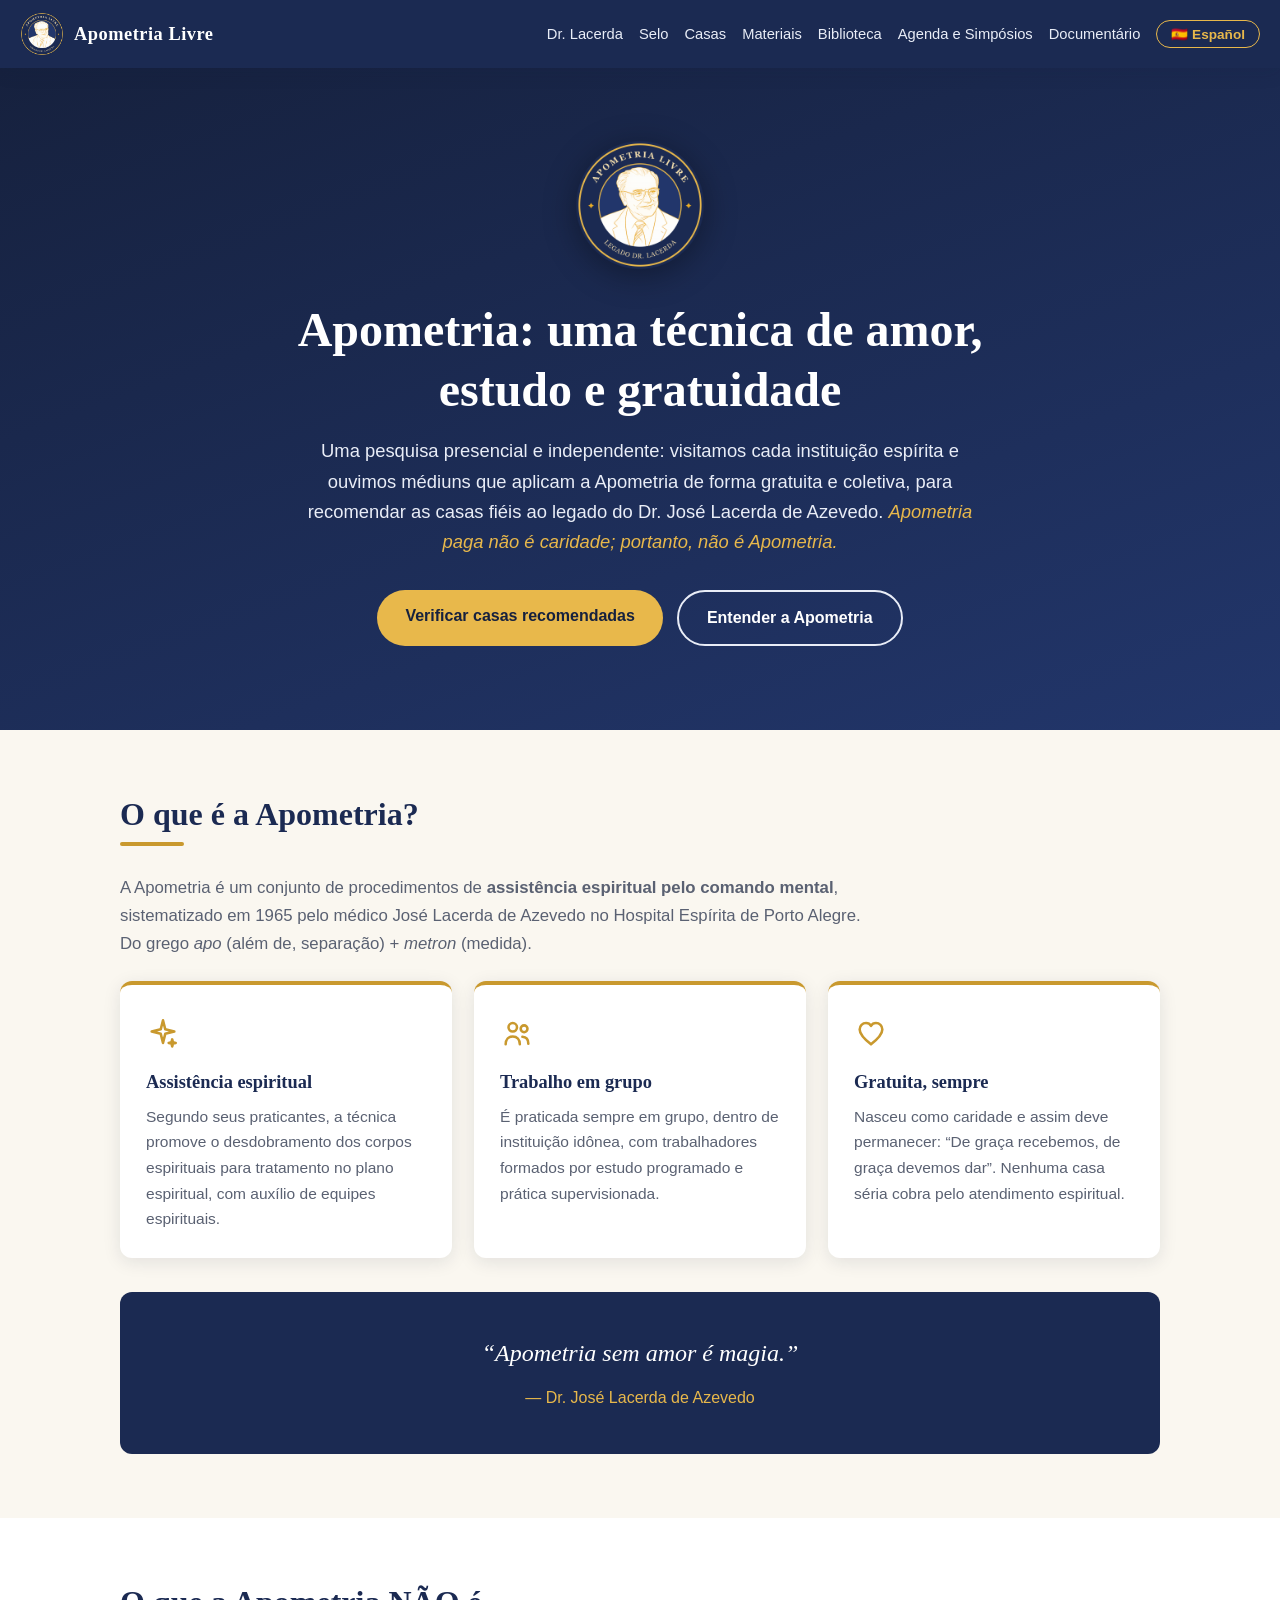
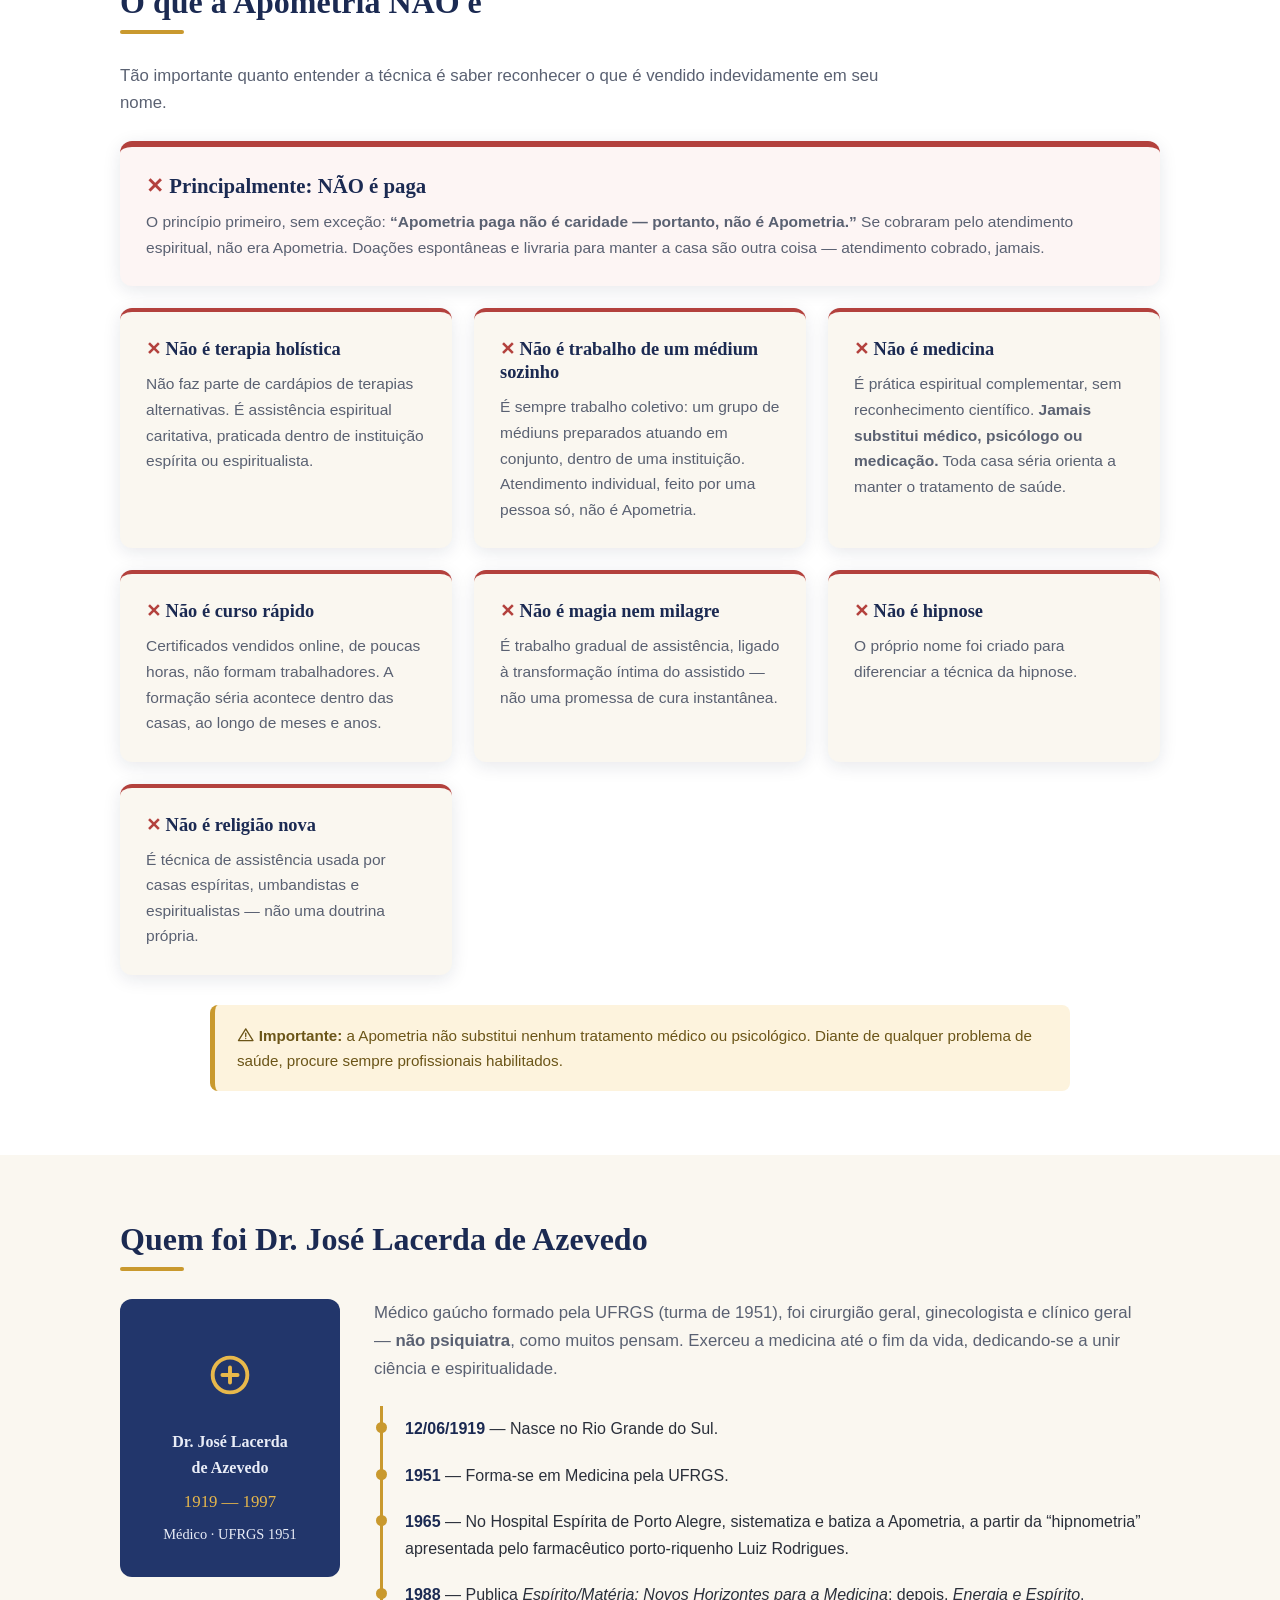
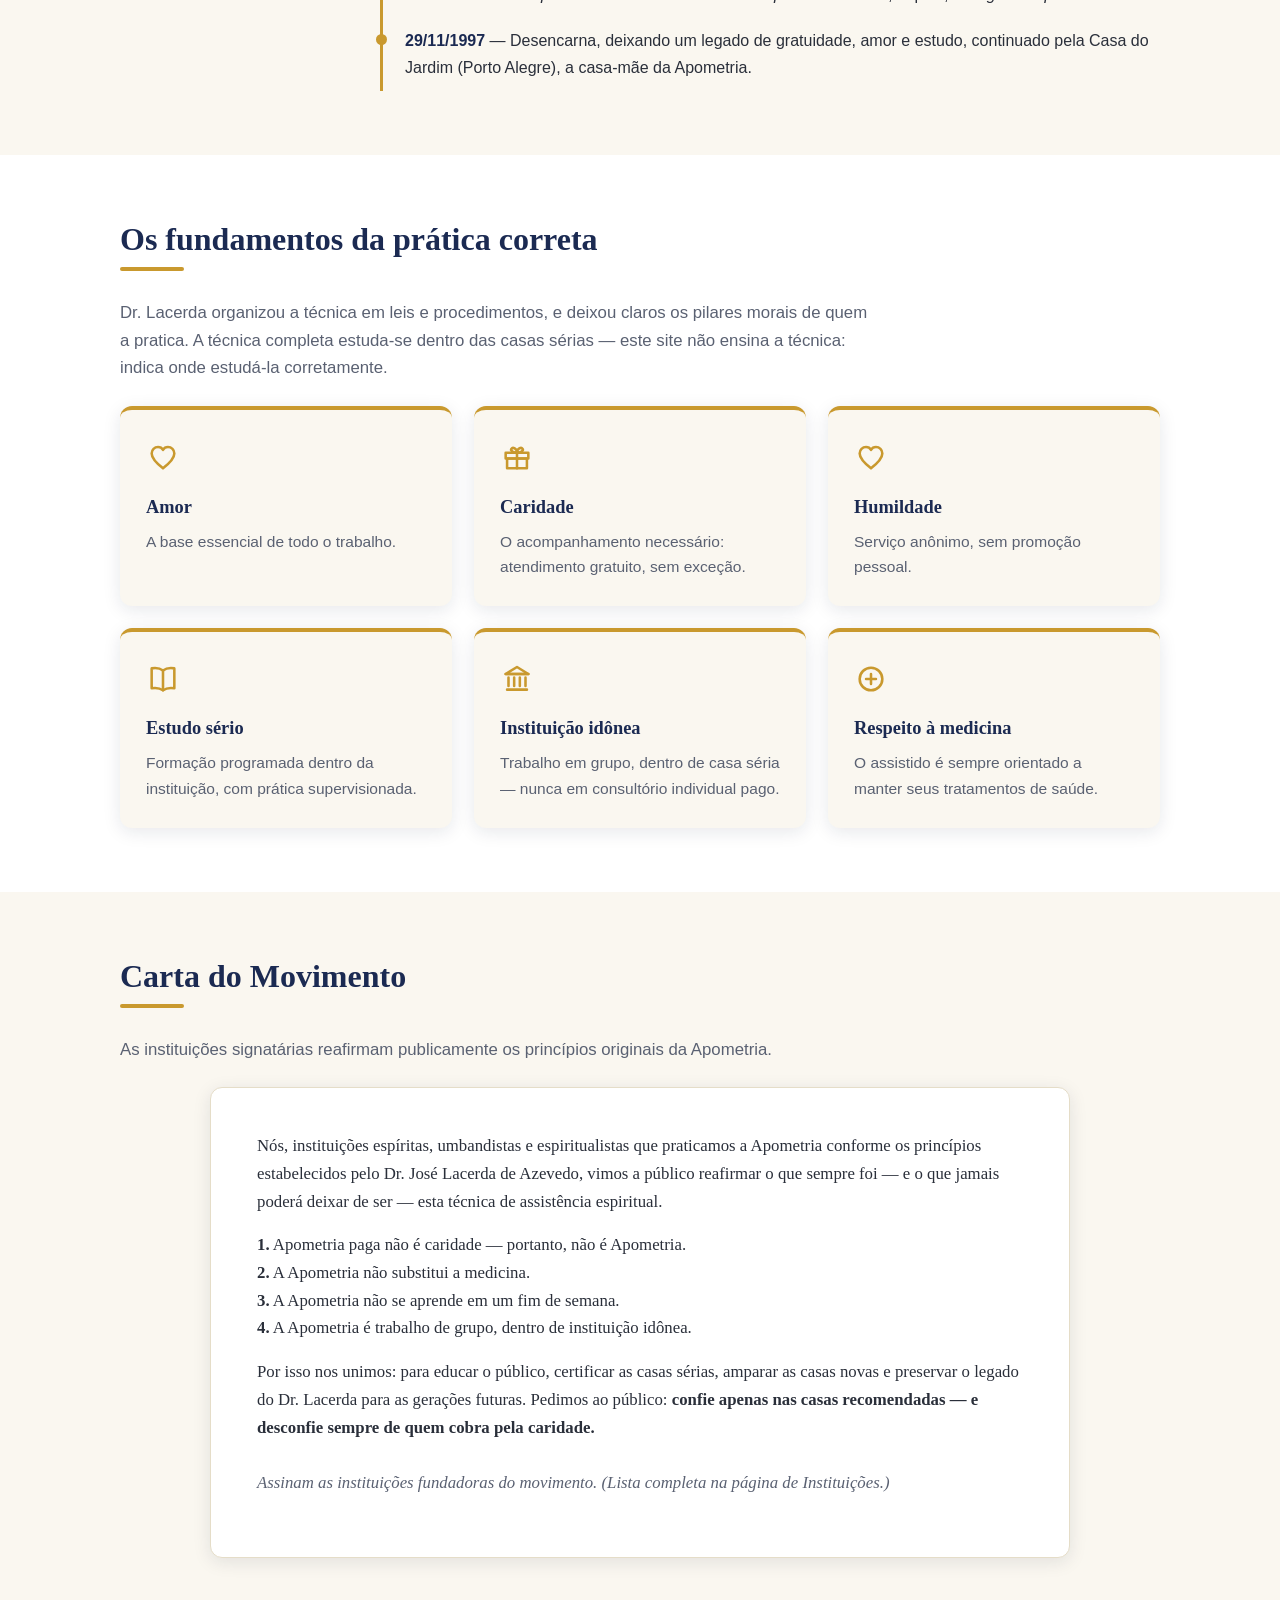
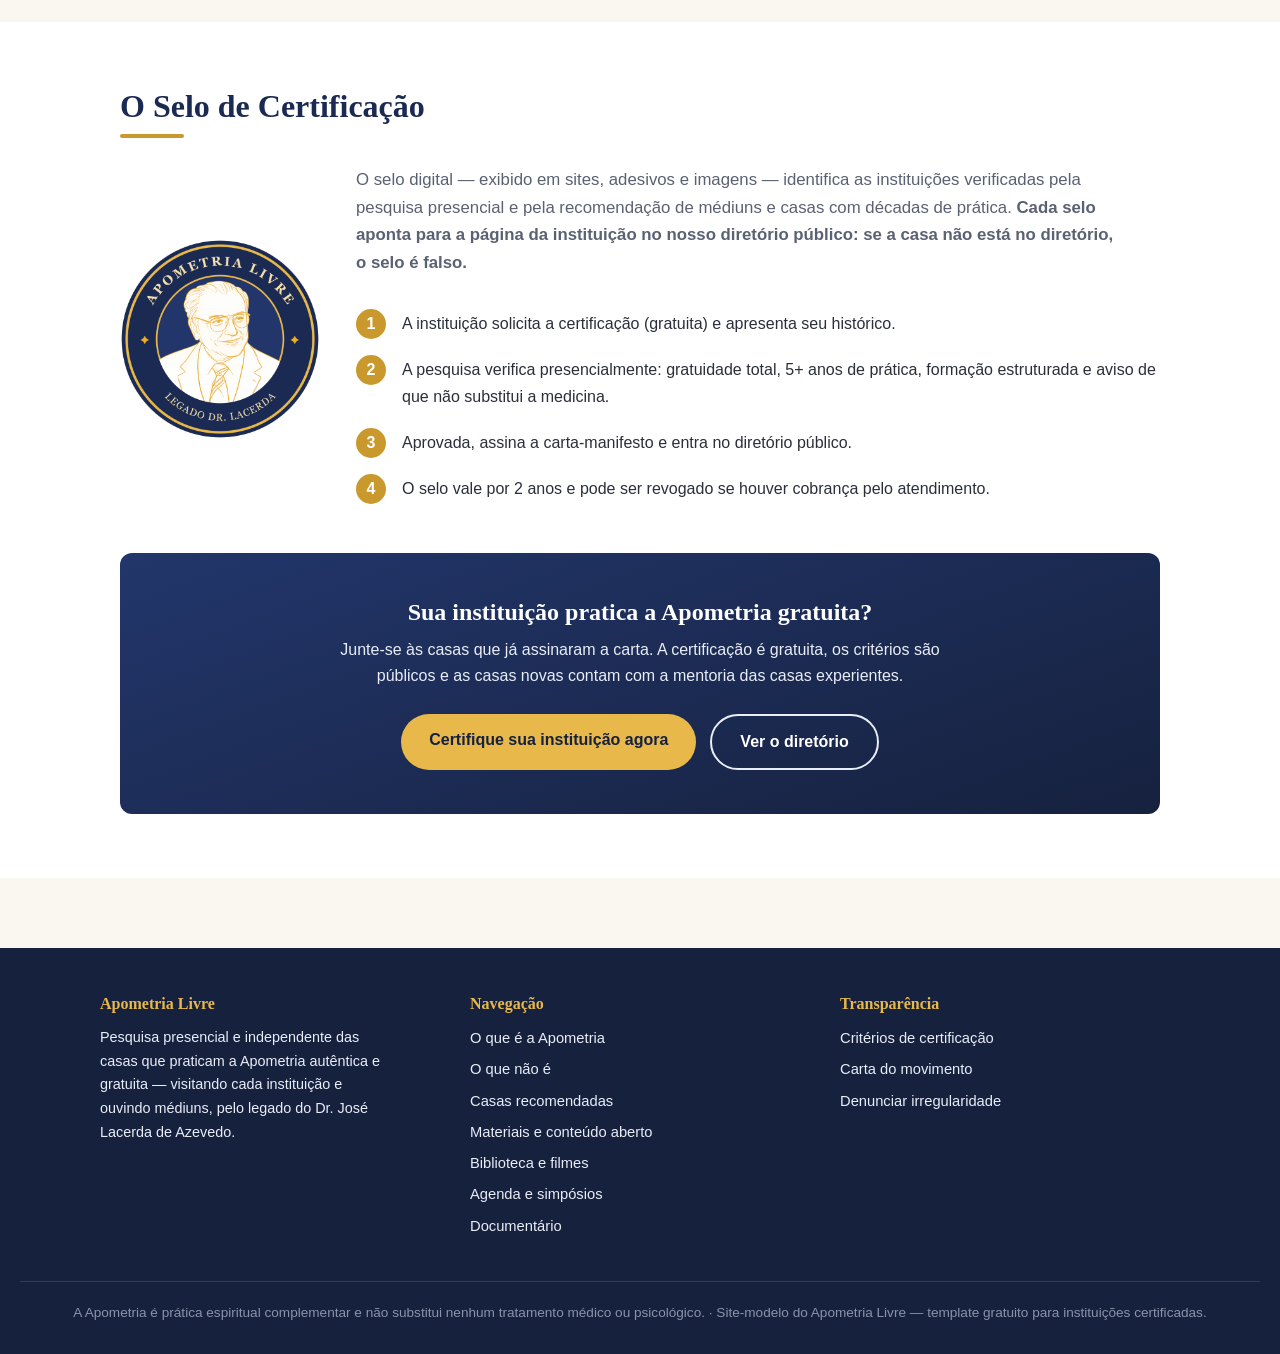
==== commit e433079c: "Menu: "Recomendadas" -> "Casas" (alinha com a tab bar mobile) Co-Authored-By: Claude Fable 5 <norepl" ====
--- a/site/index.html
+++ b/site/index.html
@@ -17,7 +17,7 @@
 <meta property="og:locale:alternate" content="es_ES">
 <meta name="twitter:card" content="summary_large_image">
 <meta name="twitter:image" content="https://apometrialivre.org.br/img/og-image.jpg?v=2">
-<link rel="stylesheet" href="css/style.css?v=11">
+<link rel="stylesheet" href="css/style.css?v=12">
 <link rel="icon" href="img/selo-favicon.png?v=1" type="image/png">
 <script type="application/ld+json">
 {
@@ -46,7 +46,7 @@
     <ul class="nav-links">
       <li><a href="#dr-lacerda">Dr. Lacerda</a></li>
       <li><a href="#selo" data-es="Sello">Selo</a></li>
-      <li><a href="instituicoes.html" data-es="Recomendadas">Recomendadas</a></li>
+      <li><a href="instituicoes.html" data-es="Casas">Casas</a></li>
       <li><a href="materiais.html" data-es="Materiales">Materiais</a></li>
       <li><a href="biblioteca.html" data-es="Biblioteca">Biblioteca</a></li>
       <li><a href="agenda.html" data-es="Agenda y simposios">Agenda e Simpósios</a></li>
--- a/site/css/style.css
+++ b/site/css/style.css
@@ -135,6 +135,7 @@
 section.bloco.alt { background: var(--branco); }
 .bloco h2 { font-size: 2rem; margin-bottom: 8px; }
 .bloco .linha-ouro { width: 64px; height: 4px; background: var(--dourado); border-radius: 2px; margin: 0 0 28px; }
+.sub-secao { font-size: 1.4rem; margin-top: 44px; margin-bottom: 6px; }
 .bloco p.intro { color: var(--texto-suave); max-width: 760px; margin-bottom: 24px; font-size: 1.05rem; }
 
 .grade { display: grid; gap: 22px; }
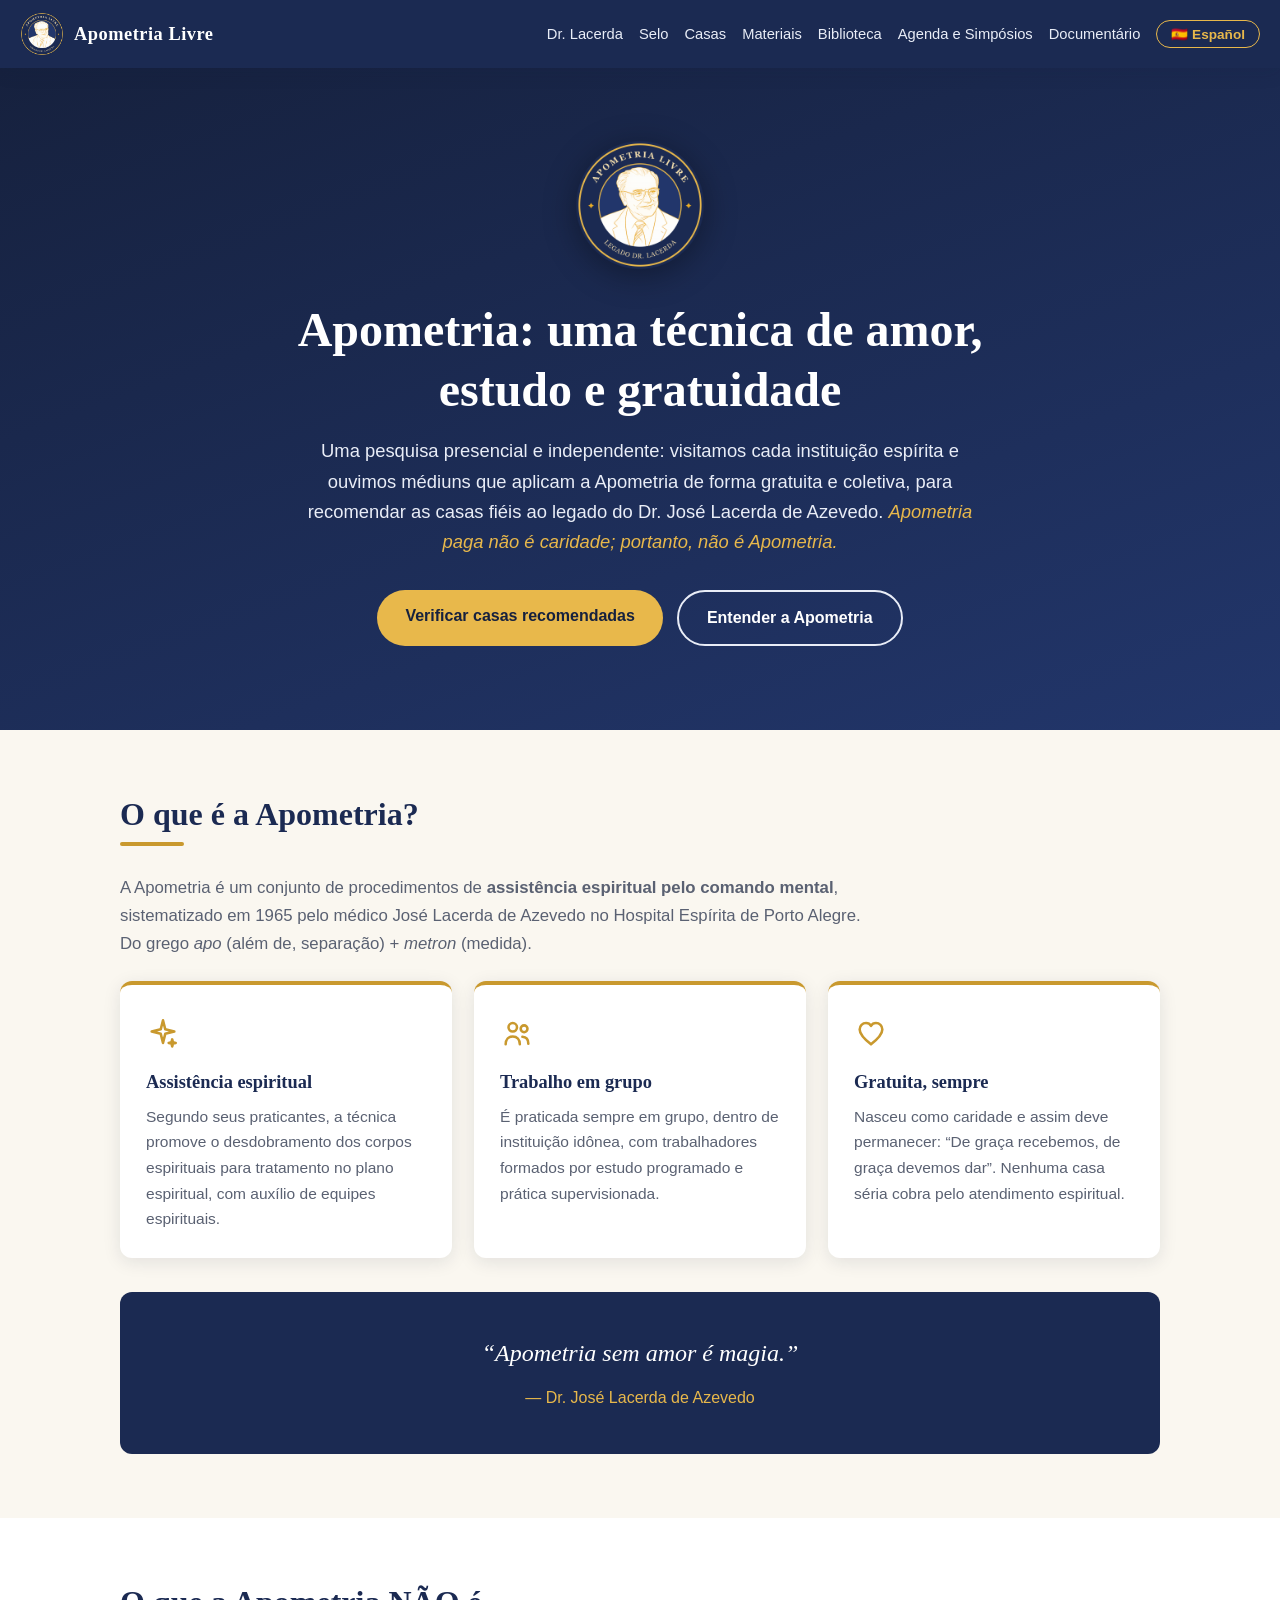
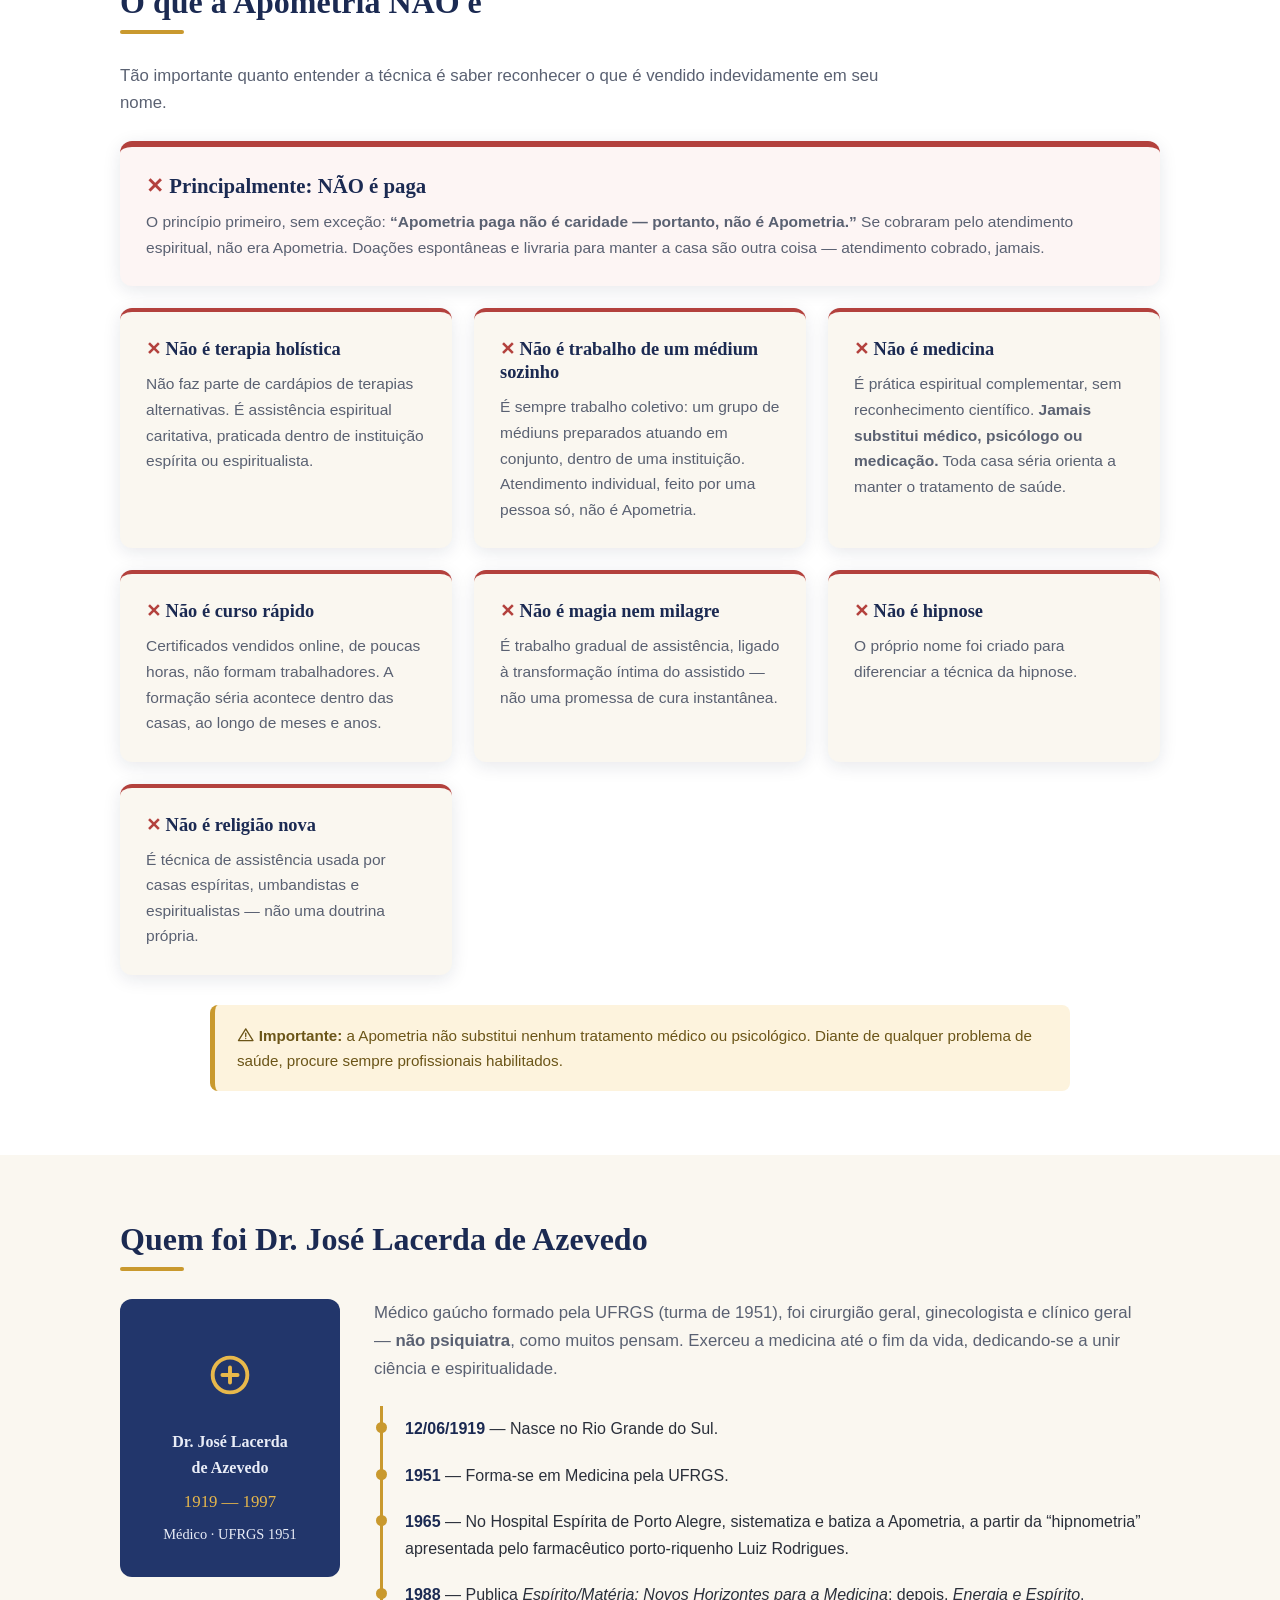
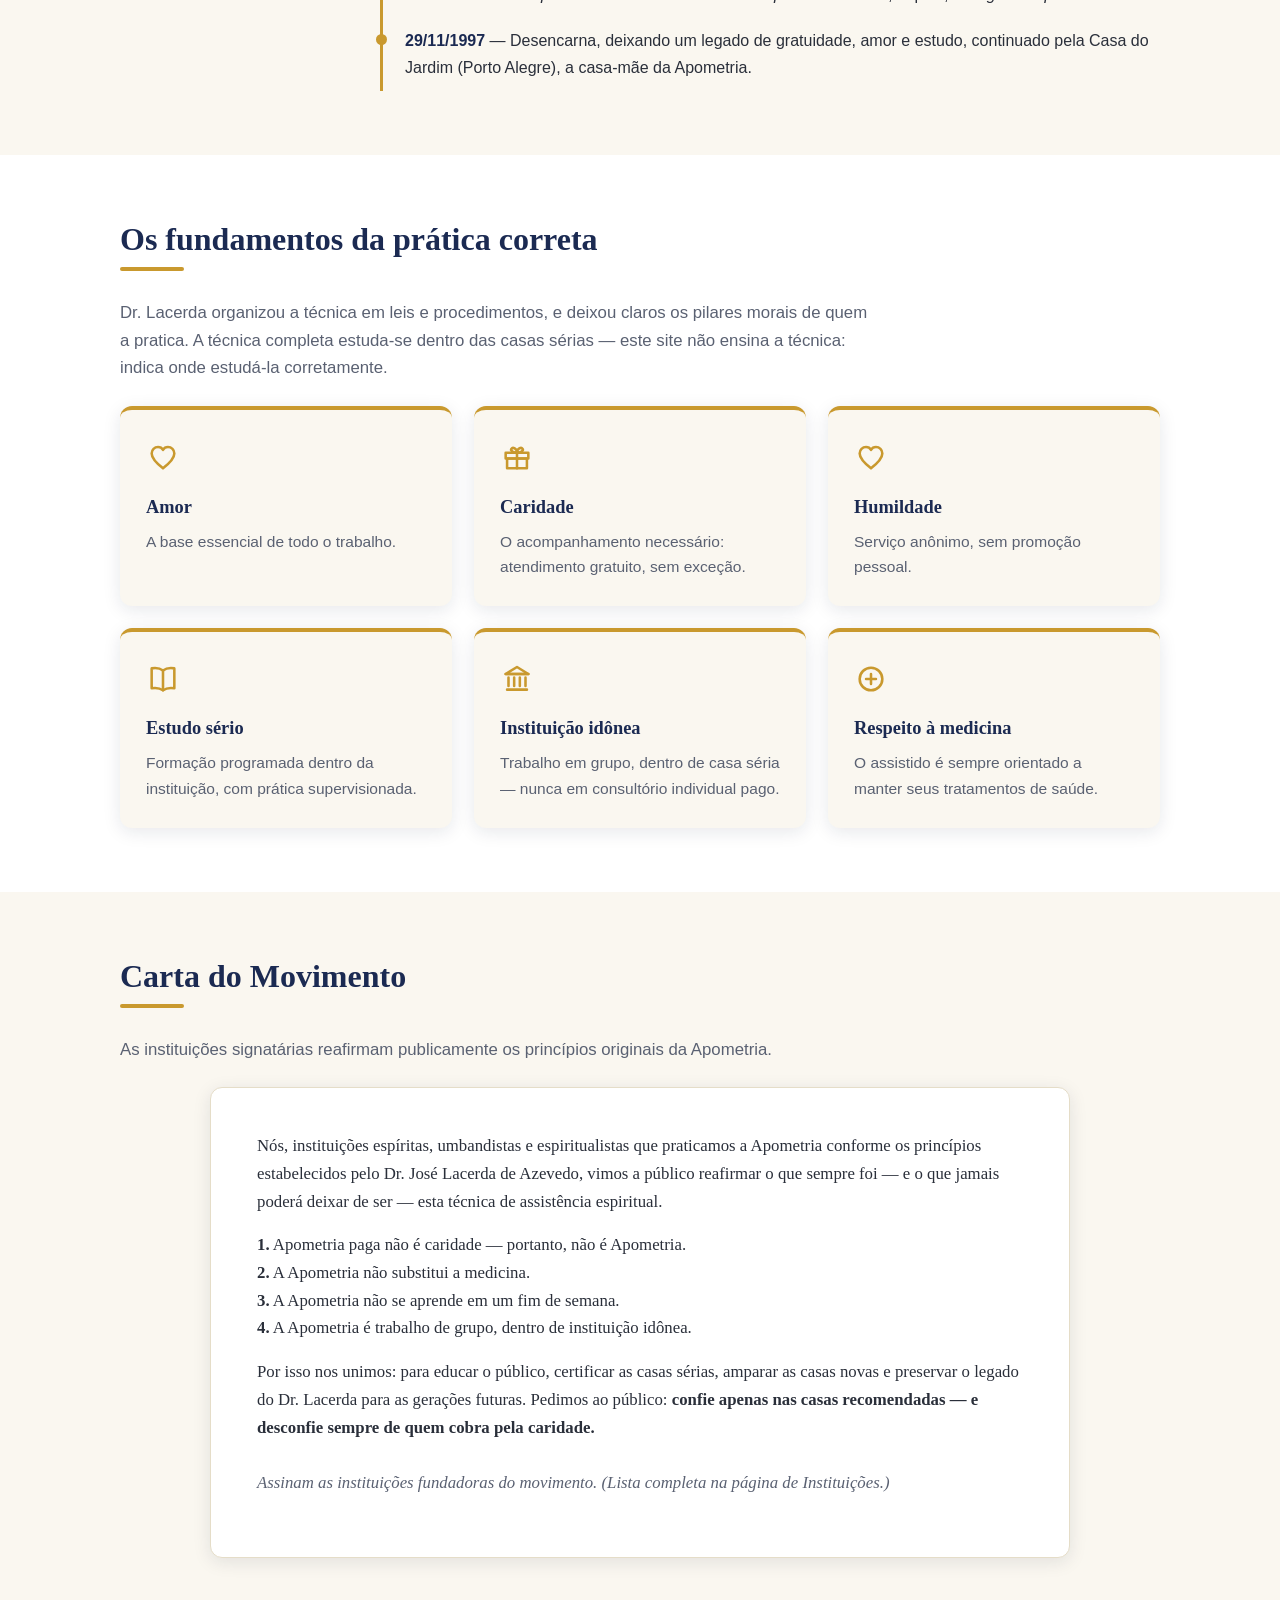
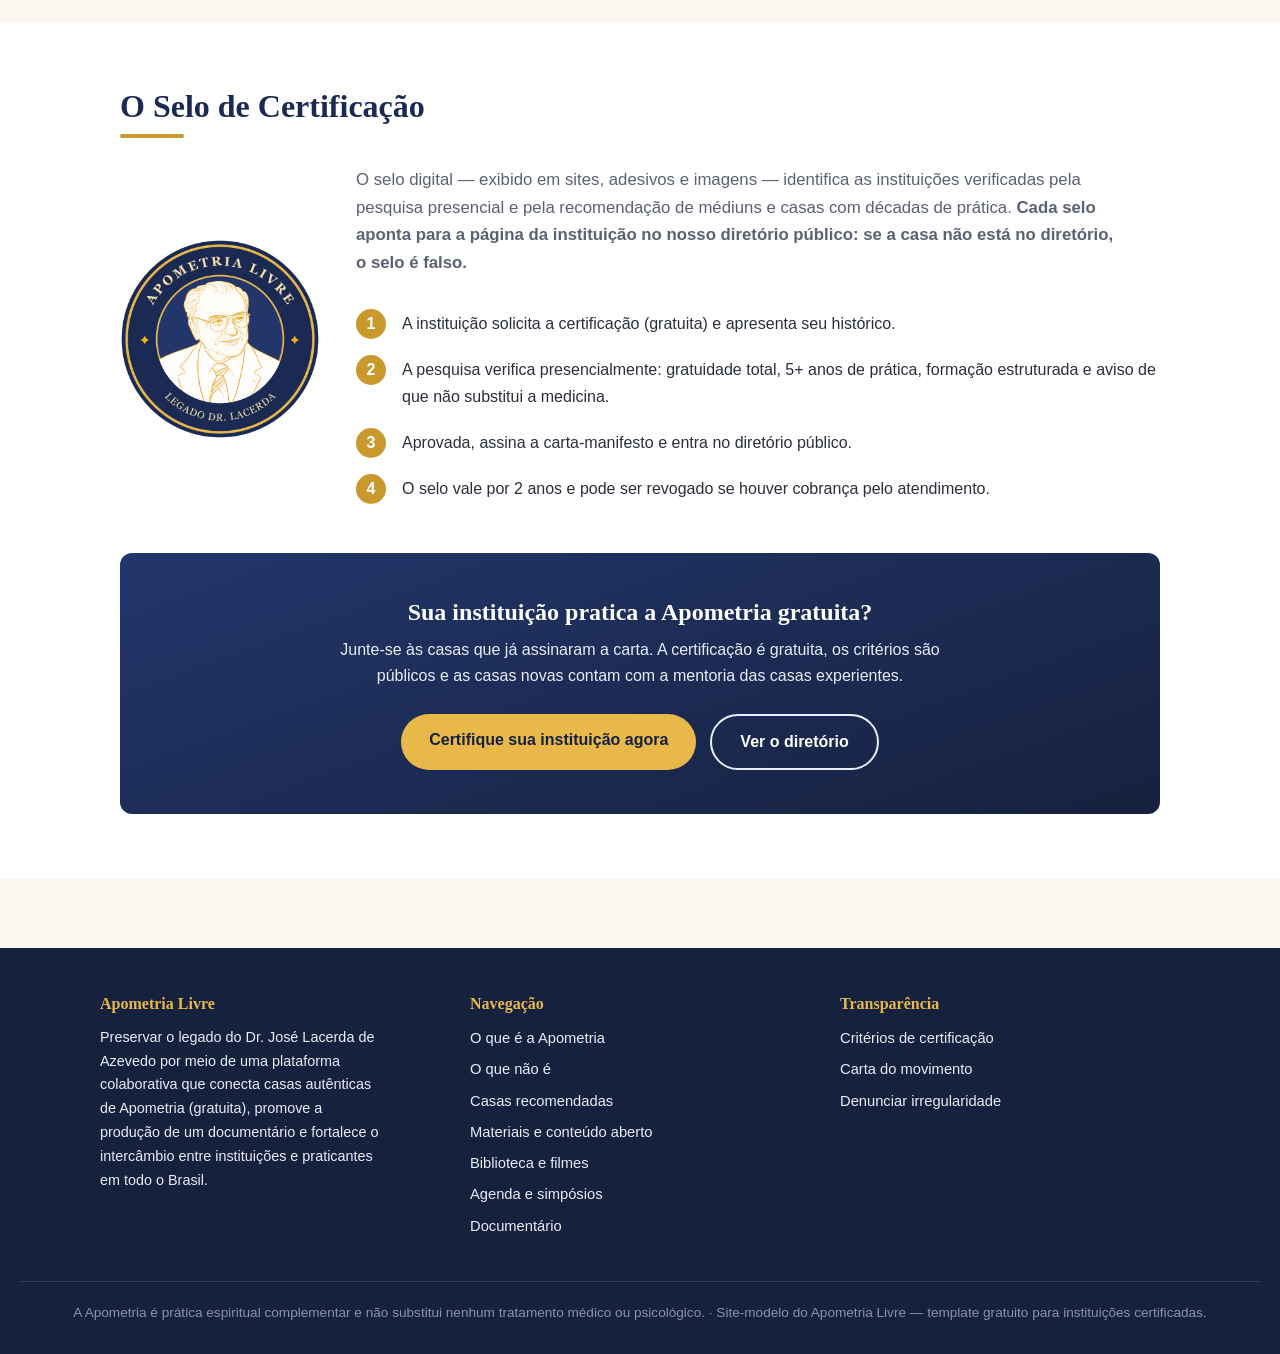
==== commit 52cb5844: "Rodapé: novo texto de missão (plataforma colaborativa) Substitui a descrição do rodapé nas 6 páginas" ====
--- a/site/index.html
+++ b/site/index.html
@@ -261,7 +261,7 @@
   <div class="footer-grid">
     <div>
       <h4 data-es="Apometría Libre">Apometria Livre</h4>
-      <p style="font-size:0.9rem; max-width:280px;" data-es="Investigación presencial e independiente de las casas que practican la Apometría auténtica y gratuita — visitando cada institución y escuchando a médiums, por el legado del Dr. José Lacerda de Azevedo.">Pesquisa presencial e independente das casas que praticam a Apometria autêntica e gratuita — visitando cada instituição e ouvindo médiuns, pelo legado do Dr. José Lacerda de Azevedo.</p>
+      <p style="font-size:0.9rem; max-width:280px;" data-es="Preservar el legado del Dr. José Lacerda de Azevedo mediante una plataforma colaborativa que conecta casas auténticas de Apometría (gratuita), promueve la producción de un documental y fortalece el intercambio entre instituciones y practicantes en todo Brasil.">Preservar o legado do Dr. José Lacerda de Azevedo por meio de uma plataforma colaborativa que conecta casas autênticas de Apometria (gratuita), promove a produção de um documentário e fortalece o intercâmbio entre instituições e praticantes em todo o Brasil.</p>
     </div>
     <div>
       <h4 data-es="Navegación">Navegação</h4>
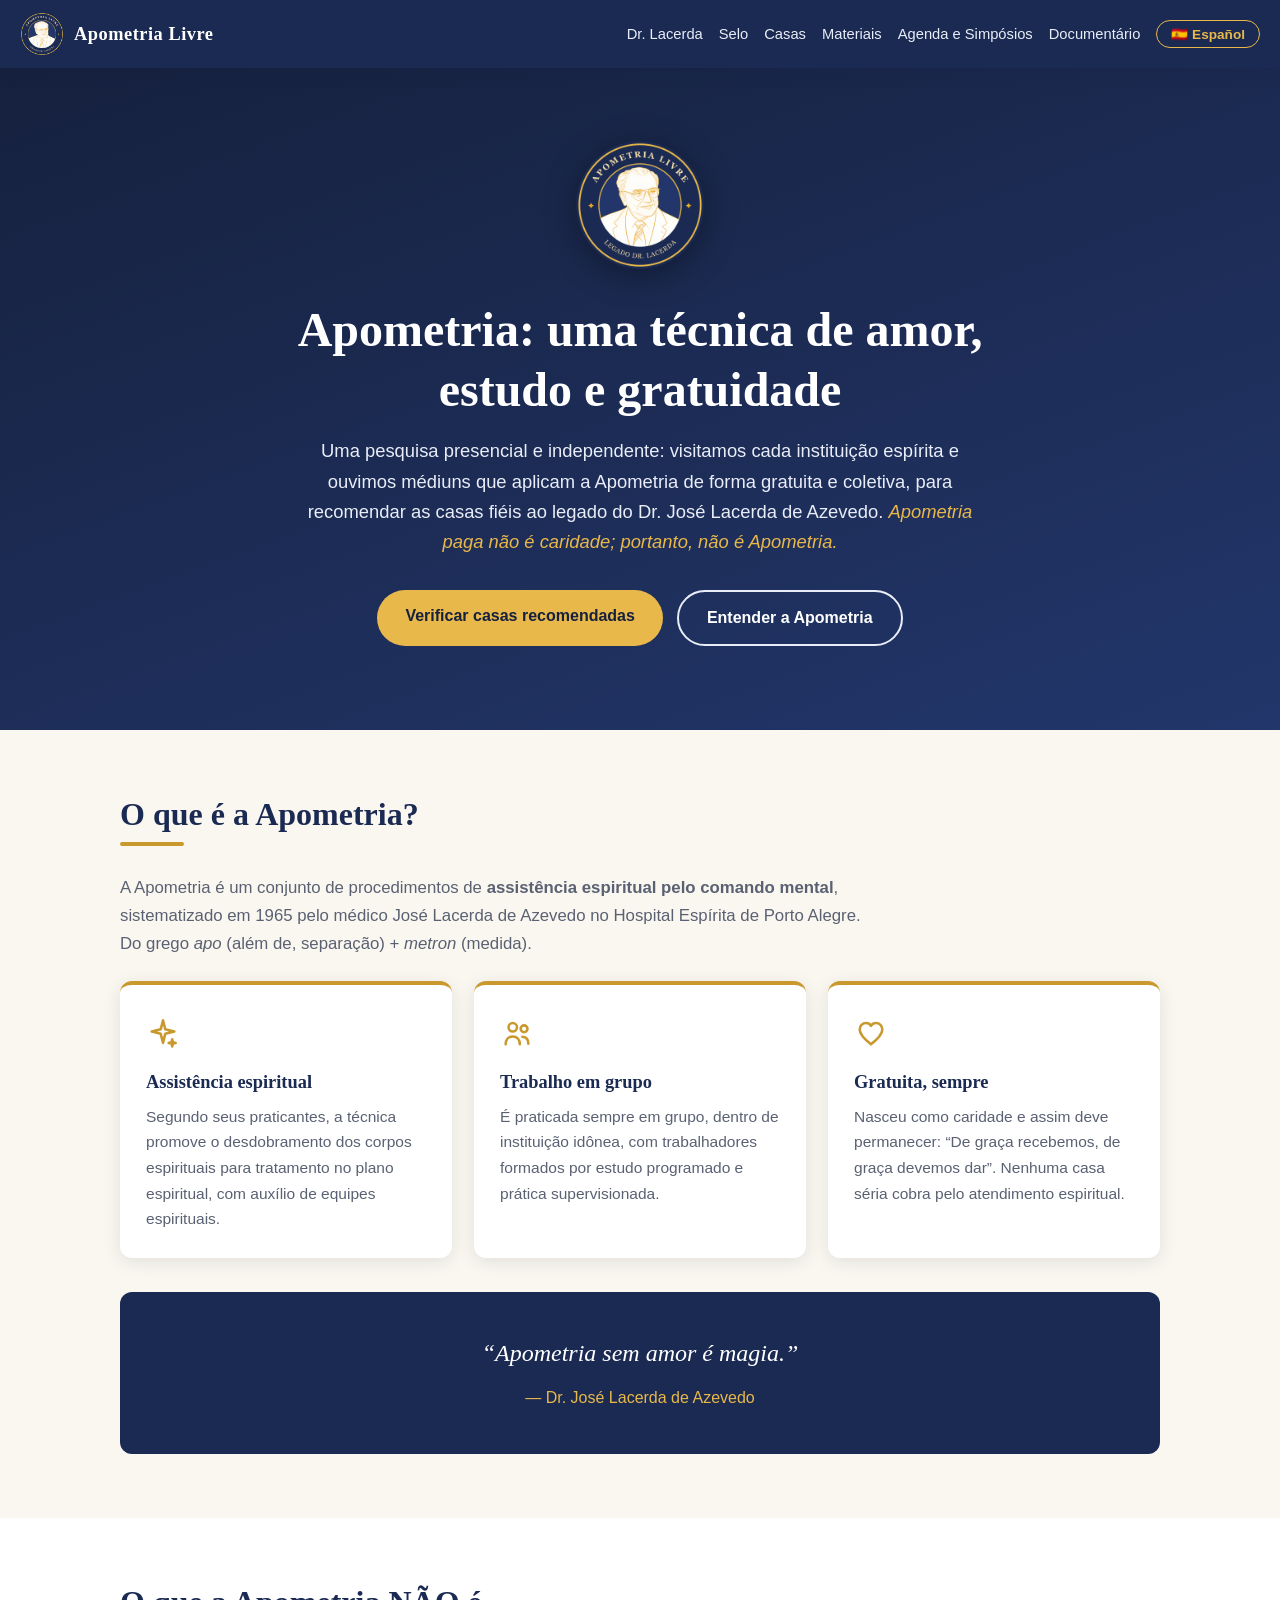
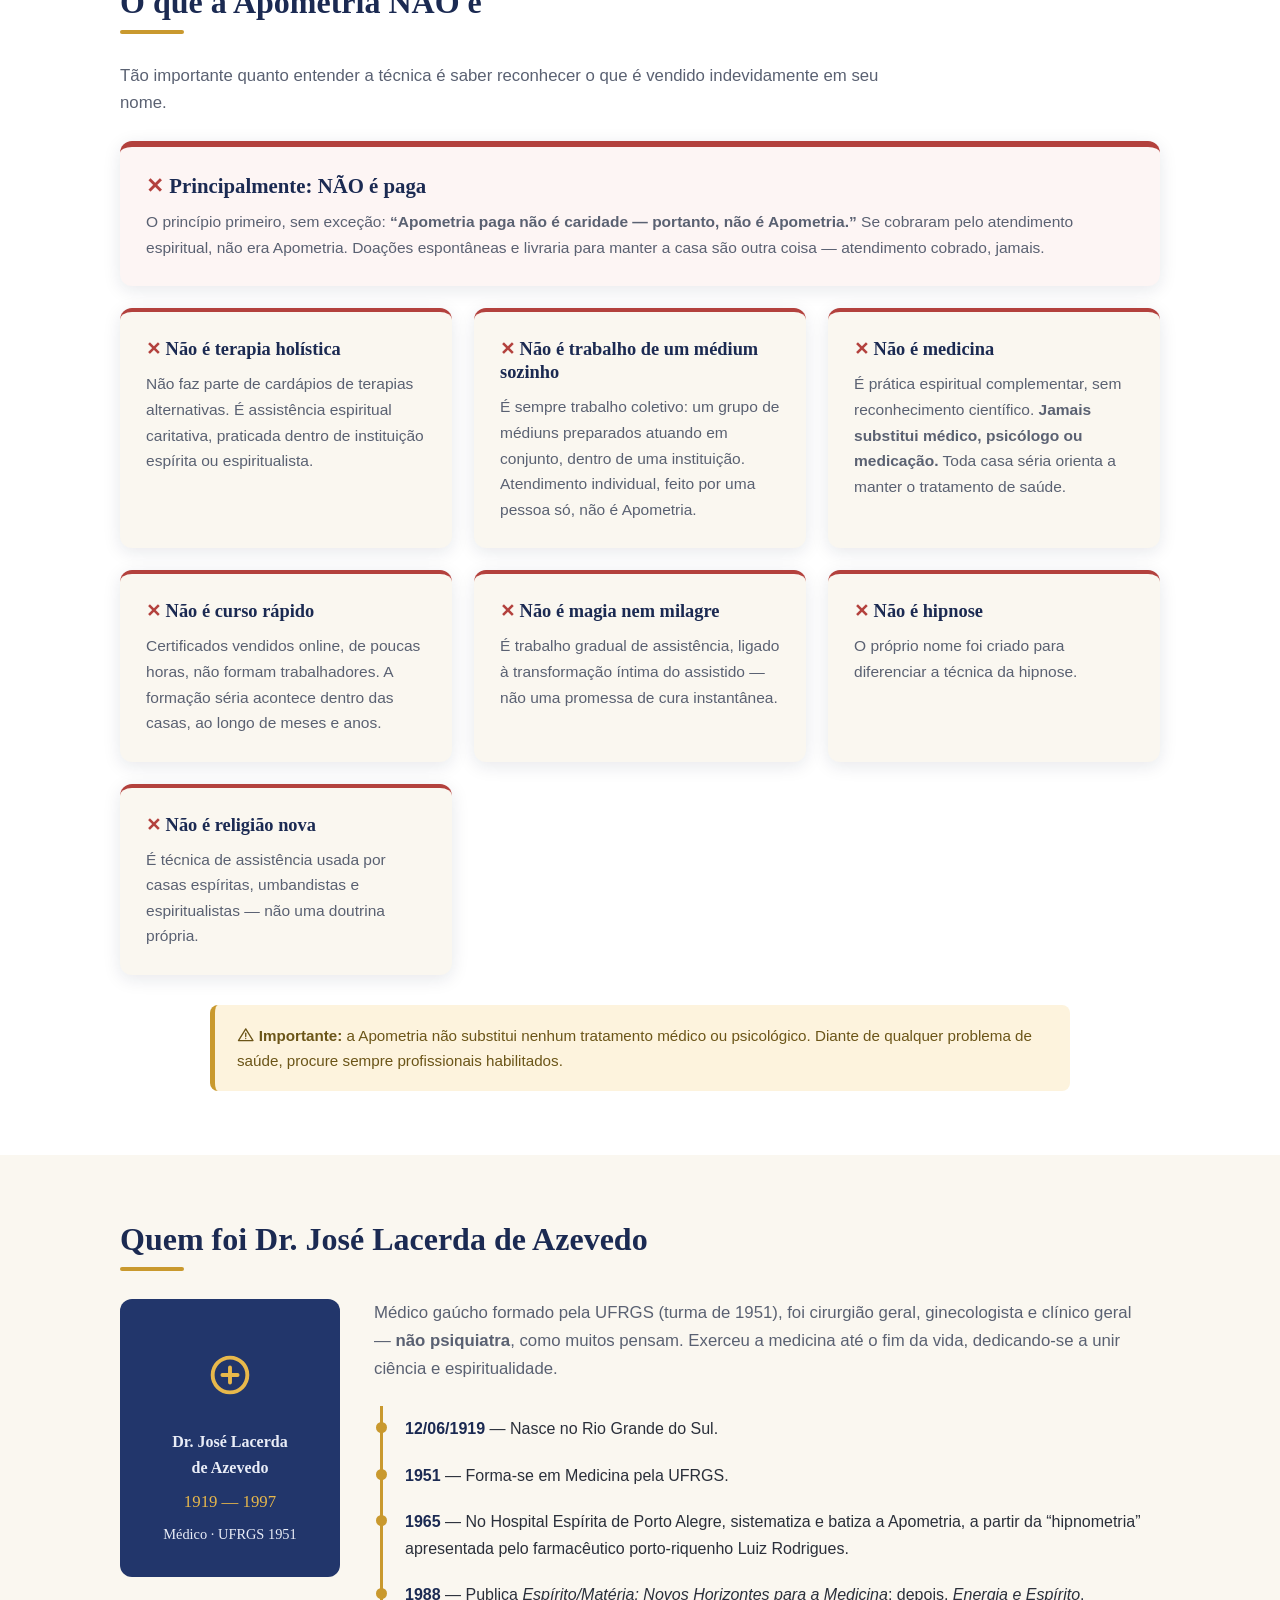
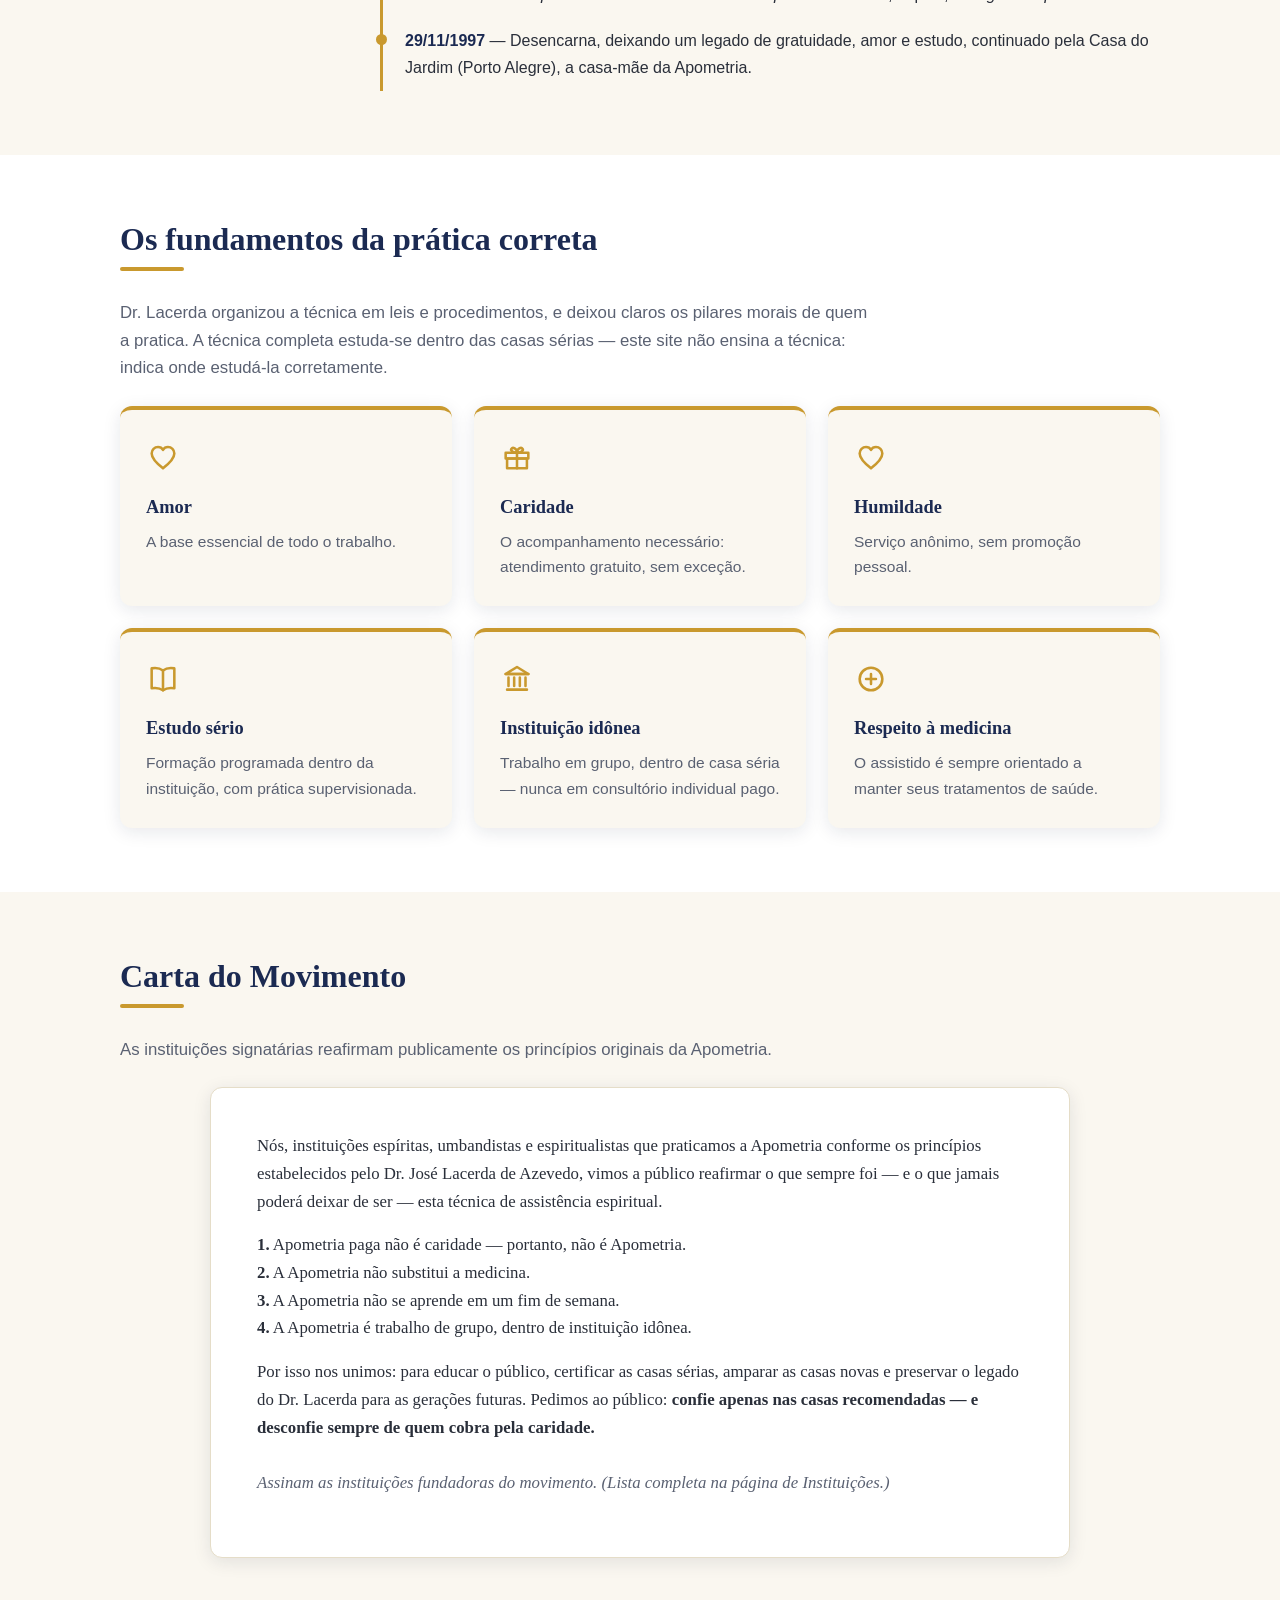
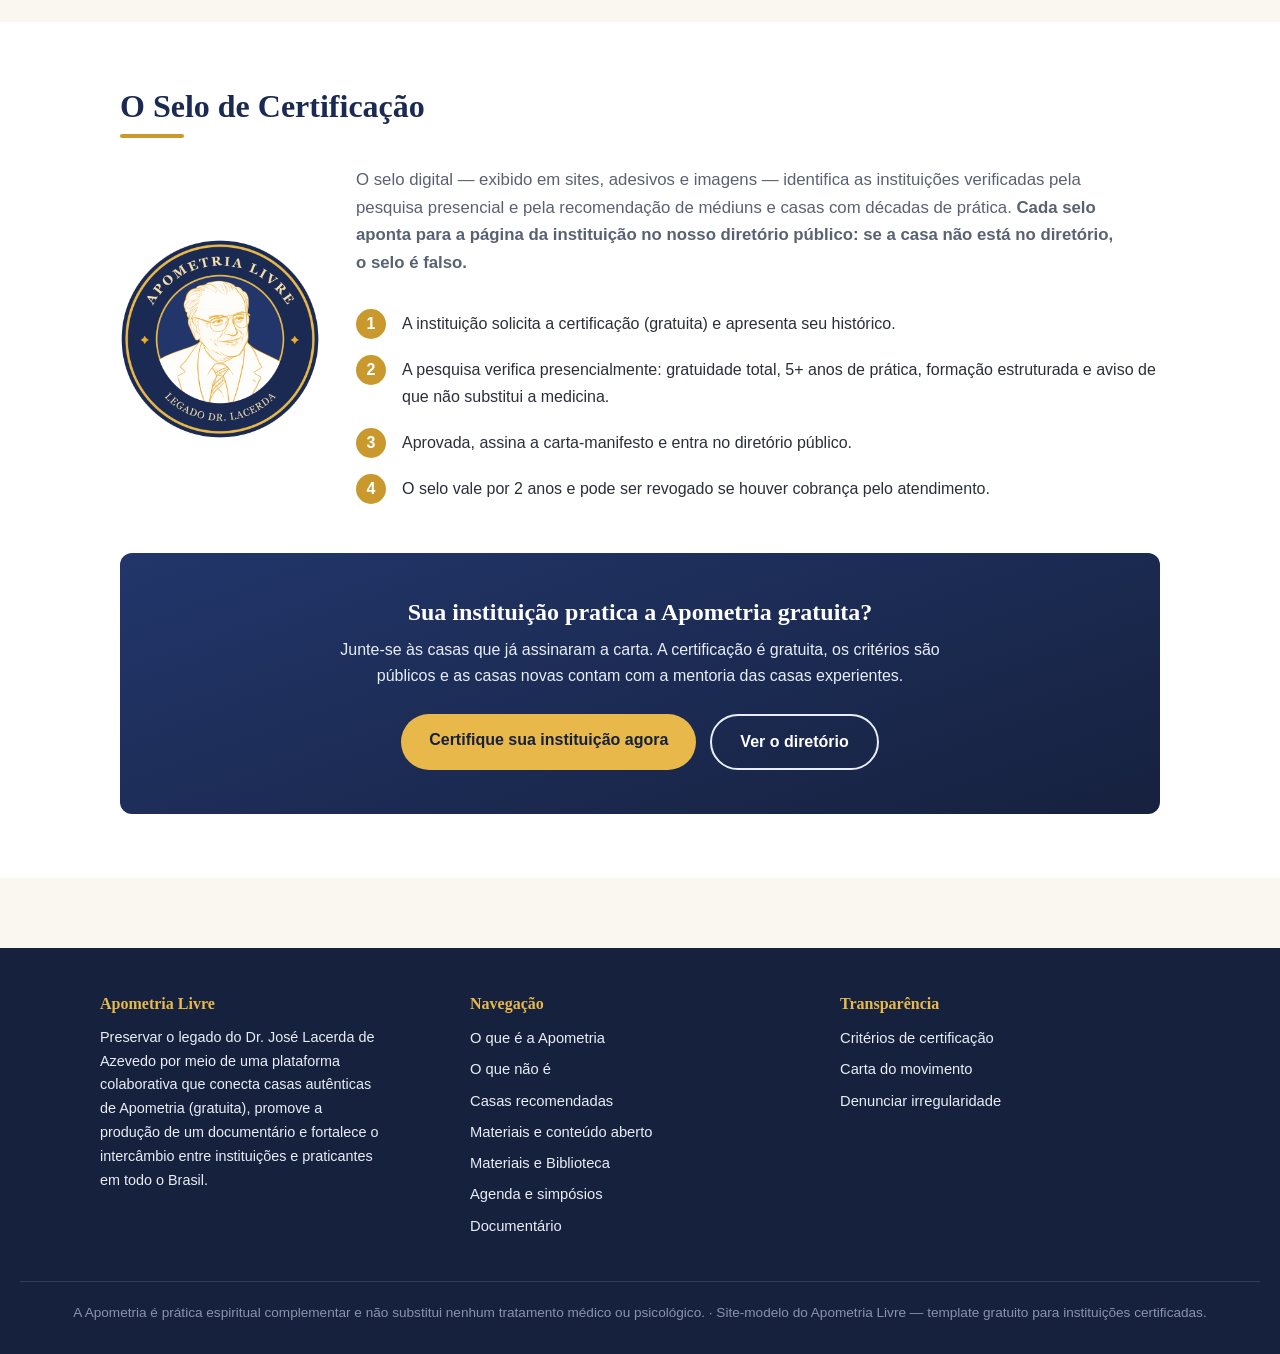
==== commit 85e0909d: "Une Materiais + Biblioteca e adiciona Guia de Preces - materiais.html vira "Materiais e Biblioteca":" ====
--- a/site/index.html
+++ b/site/index.html
@@ -17,7 +17,7 @@
 <meta property="og:locale:alternate" content="es_ES">
 <meta name="twitter:card" content="summary_large_image">
 <meta name="twitter:image" content="https://apometrialivre.org.br/img/og-image.jpg?v=2">
-<link rel="stylesheet" href="css/style.css?v=12">
+<link rel="stylesheet" href="css/style.css?v=13">
 <link rel="icon" href="img/selo-favicon.png?v=1" type="image/png">
 <script type="application/ld+json">
 {
@@ -48,7 +48,6 @@
       <li><a href="#selo" data-es="Sello">Selo</a></li>
       <li><a href="instituicoes.html" data-es="Casas">Casas</a></li>
       <li><a href="materiais.html" data-es="Materiales">Materiais</a></li>
-      <li><a href="biblioteca.html" data-es="Biblioteca">Biblioteca</a></li>
       <li><a href="agenda.html" data-es="Agenda y simposios">Agenda e Simpósios</a></li>
       <li><a href="documentario.html" data-es="Documental">Documentário</a></li>
       <li><button class="lang-toggle">🇪🇸 Español</button></li>
@@ -269,7 +268,7 @@
       <a href="#o-que-nao-e" data-es="Qué no es">O que não é</a>
       <a href="instituicoes.html" data-es="Casas recomendadas">Casas recomendadas</a>
       <a href="materiais.html" data-es="Materiales y contenido abierto">Materiais e conteúdo aberto</a>
-      <a href="biblioteca.html" data-es="Biblioteca y películas">Biblioteca e filmes</a>
+      <a href="materiais.html" data-es="Materiales y biblioteca">Materiais e Biblioteca</a>
       <a href="agenda.html" data-es="Agenda y simposios">Agenda e simpósios</a>
       <a href="documentario.html" data-es="Documental">Documentário</a>
     </div>
@@ -289,7 +288,7 @@
   <a href="index.html" class="ativo"><span class="tab-icone"><svg class='icn' aria-hidden='true'><use href='img/icones.svg#casa'/></svg></span><span data-es="Inicio">Início</span></a>
   <a href="instituicoes.html"><span class="tab-icone"><svg class='icn' aria-hidden='true'><use href='img/icones.svg#predio'/></svg></span><span data-es="Casas">Casas</span></a>
   <a href="materiais.html"><span class="tab-icone"><svg class='icn' aria-hidden='true'><use href='img/icones.svg#arquivo'/></svg></span><span data-es="Materiales">Materiais</span></a>
-  <a href="biblioteca.html"><span class="tab-icone"><svg class='icn' aria-hidden='true'><use href='img/icones.svg#livro'/></svg></span><span data-es="Biblioteca">Biblioteca</span></a>
+  <a href="documentario.html"><span class="tab-icone"><svg class='icn' aria-hidden='true'><use href='img/icones.svg#filme'/></svg></span><span data-es="Documental">Documentário</span></a>
   <a href="agenda.html"><span class="tab-icone"><svg class='icn' aria-hidden='true'><use href='img/icones.svg#calendario'/></svg></span><span>Agenda</span></a>
 </nav>
 
--- a/site/css/style.css
+++ b/site/css/style.css
@@ -136,6 +136,28 @@
 .bloco h2 { font-size: 2rem; margin-bottom: 8px; }
 .bloco .linha-ouro { width: 64px; height: 4px; background: var(--dourado); border-radius: 2px; margin: 0 0 28px; }
 .sub-secao { font-size: 1.4rem; margin-top: 44px; margin-bottom: 6px; }
+
+/* ---------- Guia de Preces (accordion nativo) ---------- */
+.lista-preces { max-width: 760px; margin: 8px auto 0; text-align: left; }
+.prece {
+  background: var(--branco); border: 1px solid #e5ddc8; border-radius: var(--raio);
+  margin-bottom: 10px; overflow: hidden;
+}
+.prece > summary {
+  cursor: pointer; padding: 15px 20px; font-family: var(--serif); font-weight: bold;
+  color: var(--azul-800); font-size: 1.05rem; list-style: none; position: relative;
+  padding-right: 44px;
+}
+.prece > summary::-webkit-details-marker { display: none; }
+.prece > summary::after {
+  content: "+"; position: absolute; right: 18px; top: 50%; transform: translateY(-50%);
+  color: var(--dourado); font-size: 1.4rem; font-weight: bold; line-height: 1;
+}
+.prece[open] > summary::after { content: "–"; }
+.prece[open] > summary { border-bottom: 1px solid #eee6d4; }
+.prece-texto { padding: 8px 20px 20px; color: var(--texto); }
+.prece-texto p { margin-bottom: 12px; line-height: 1.75; }
+.fonte-preces { max-width: 760px; margin: 22px auto 0; font-size: 0.85rem; color: var(--texto-suave); font-style: italic; text-align: left; }
 .bloco p.intro { color: var(--texto-suave); max-width: 760px; margin-bottom: 24px; font-size: 1.05rem; }
 
 .grade { display: grid; gap: 22px; }
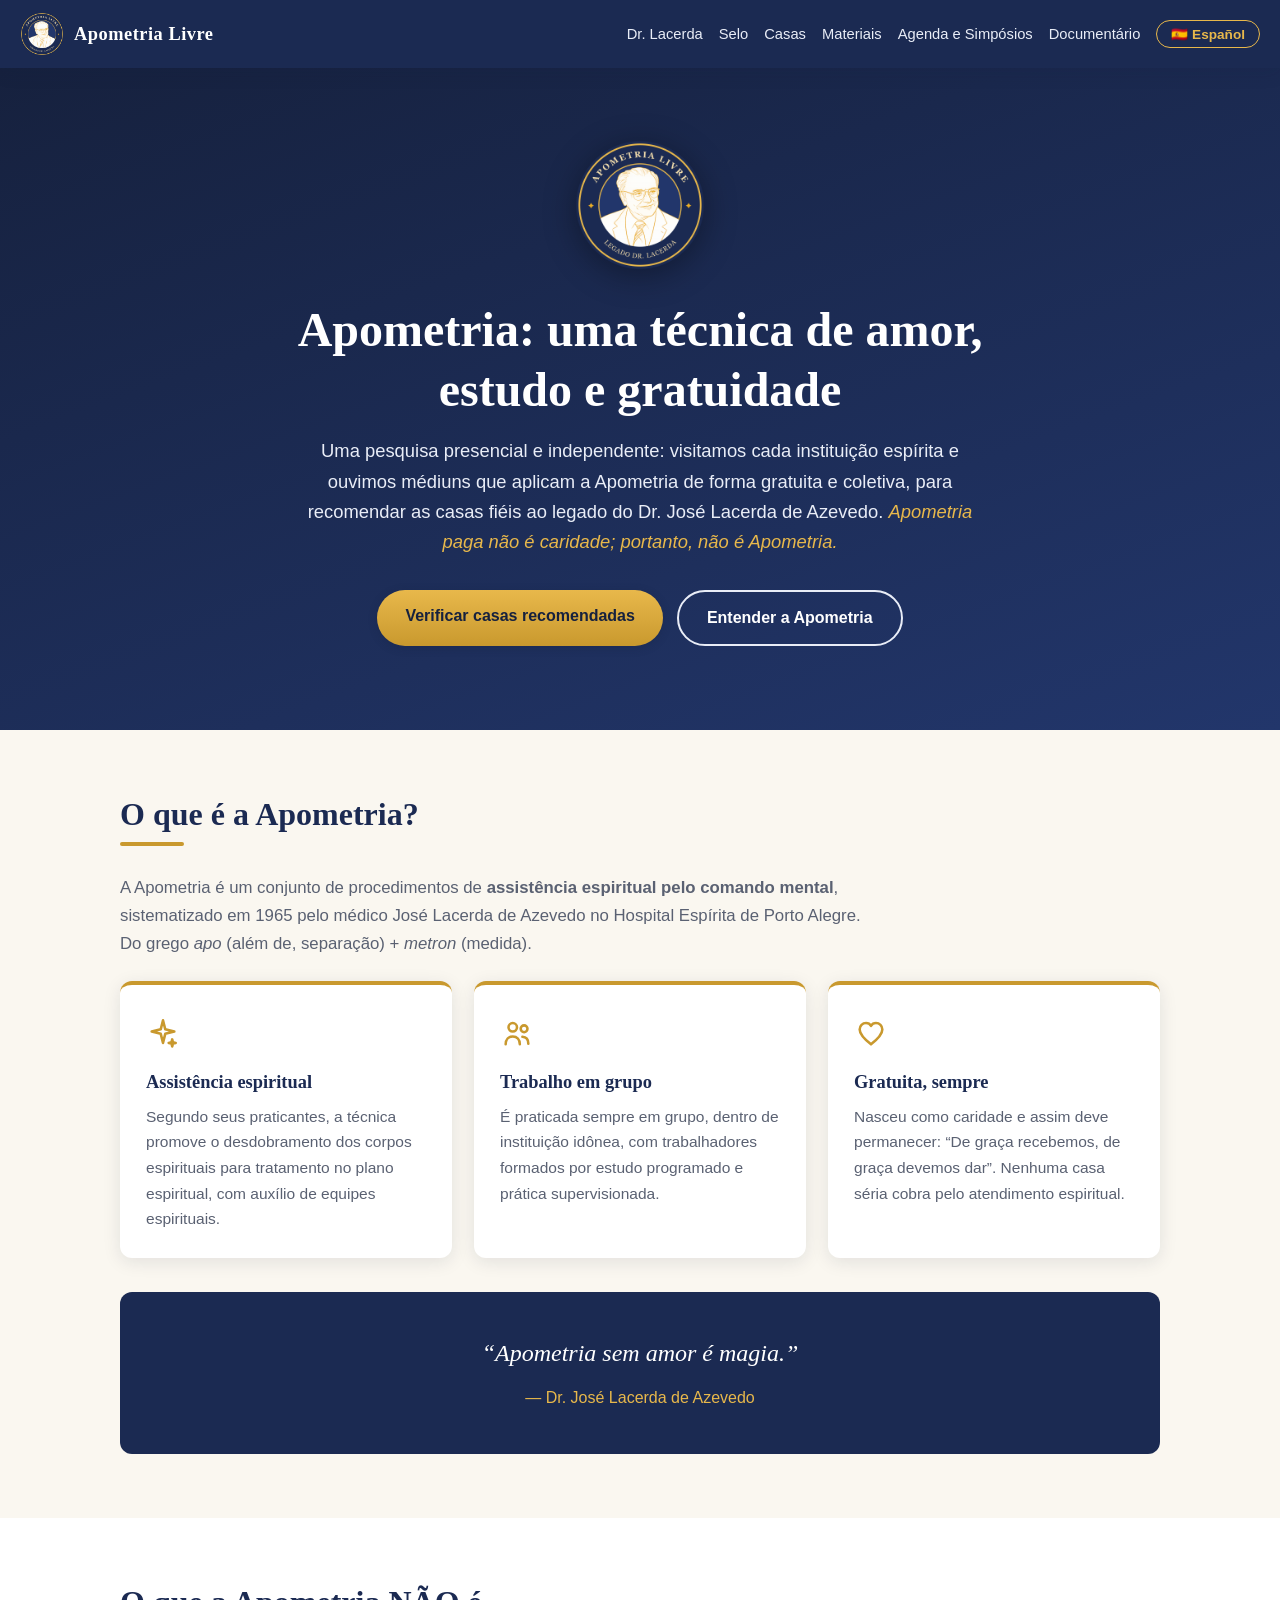
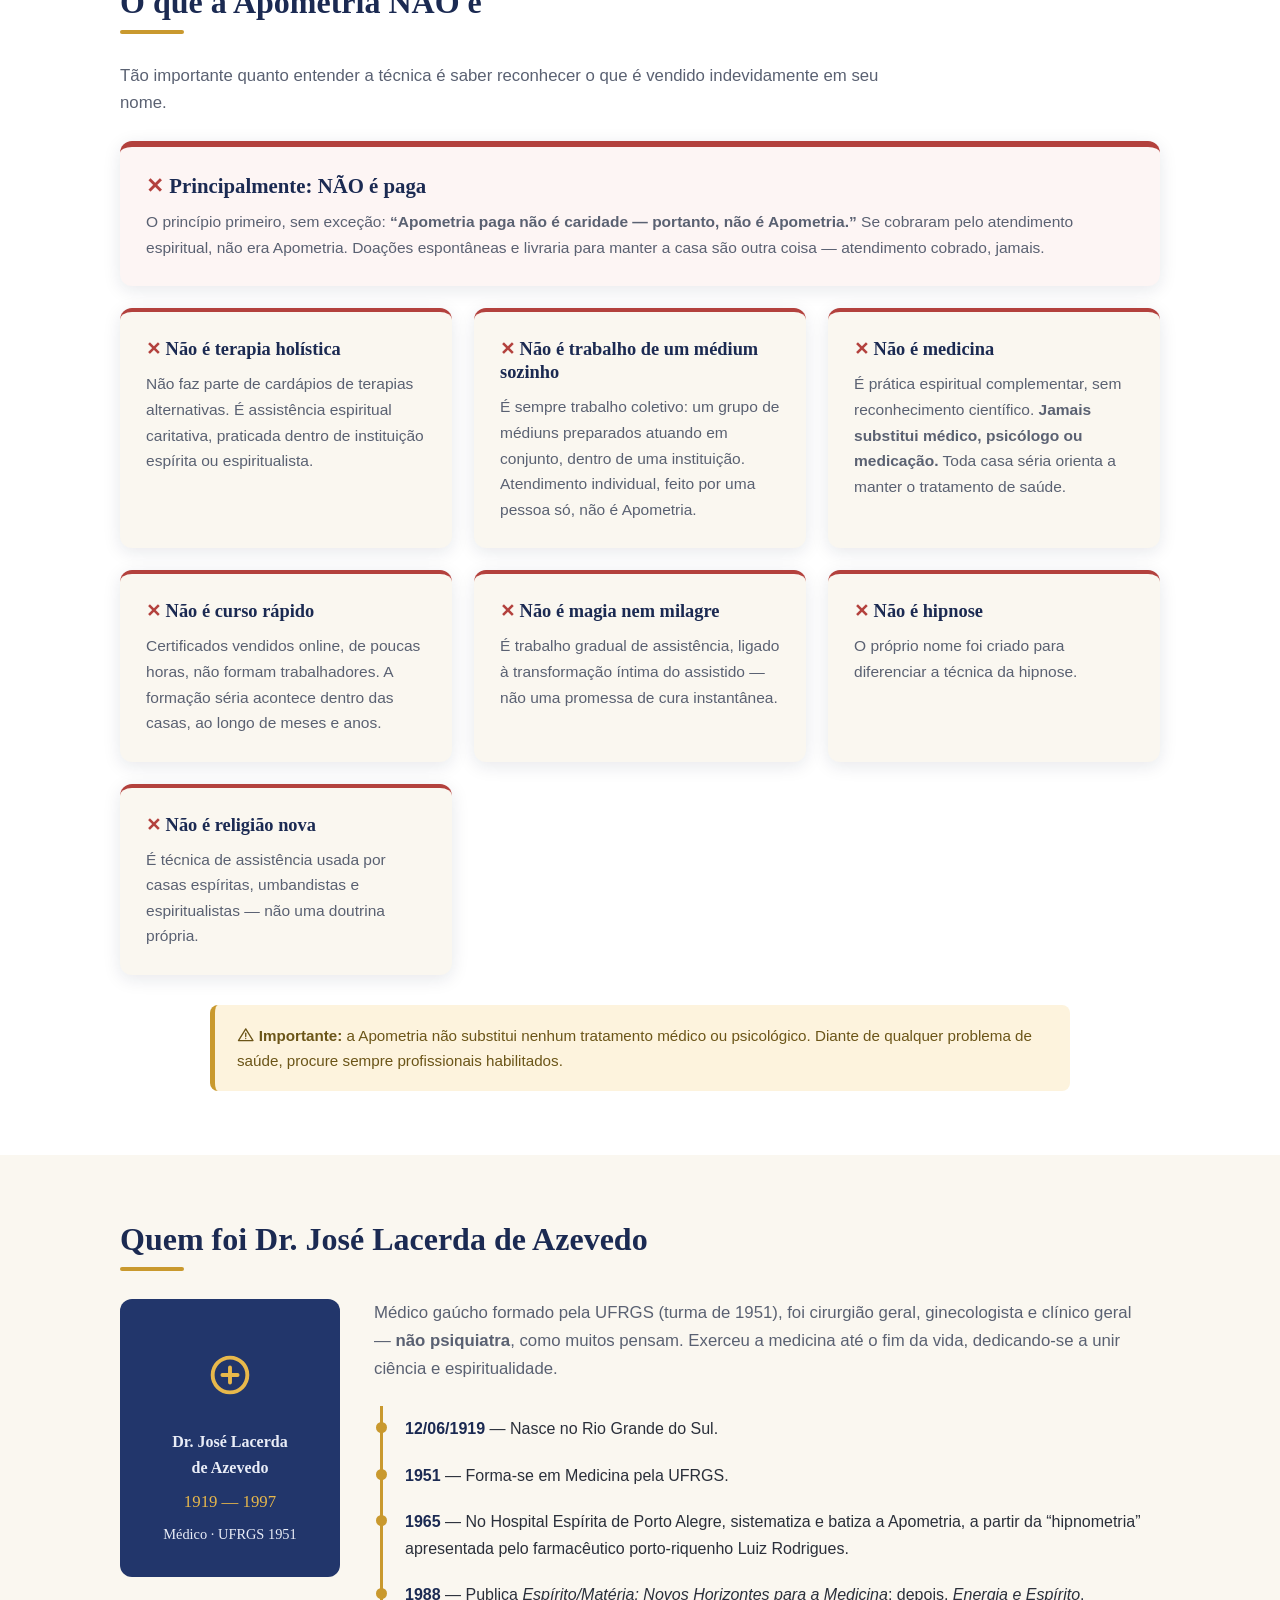
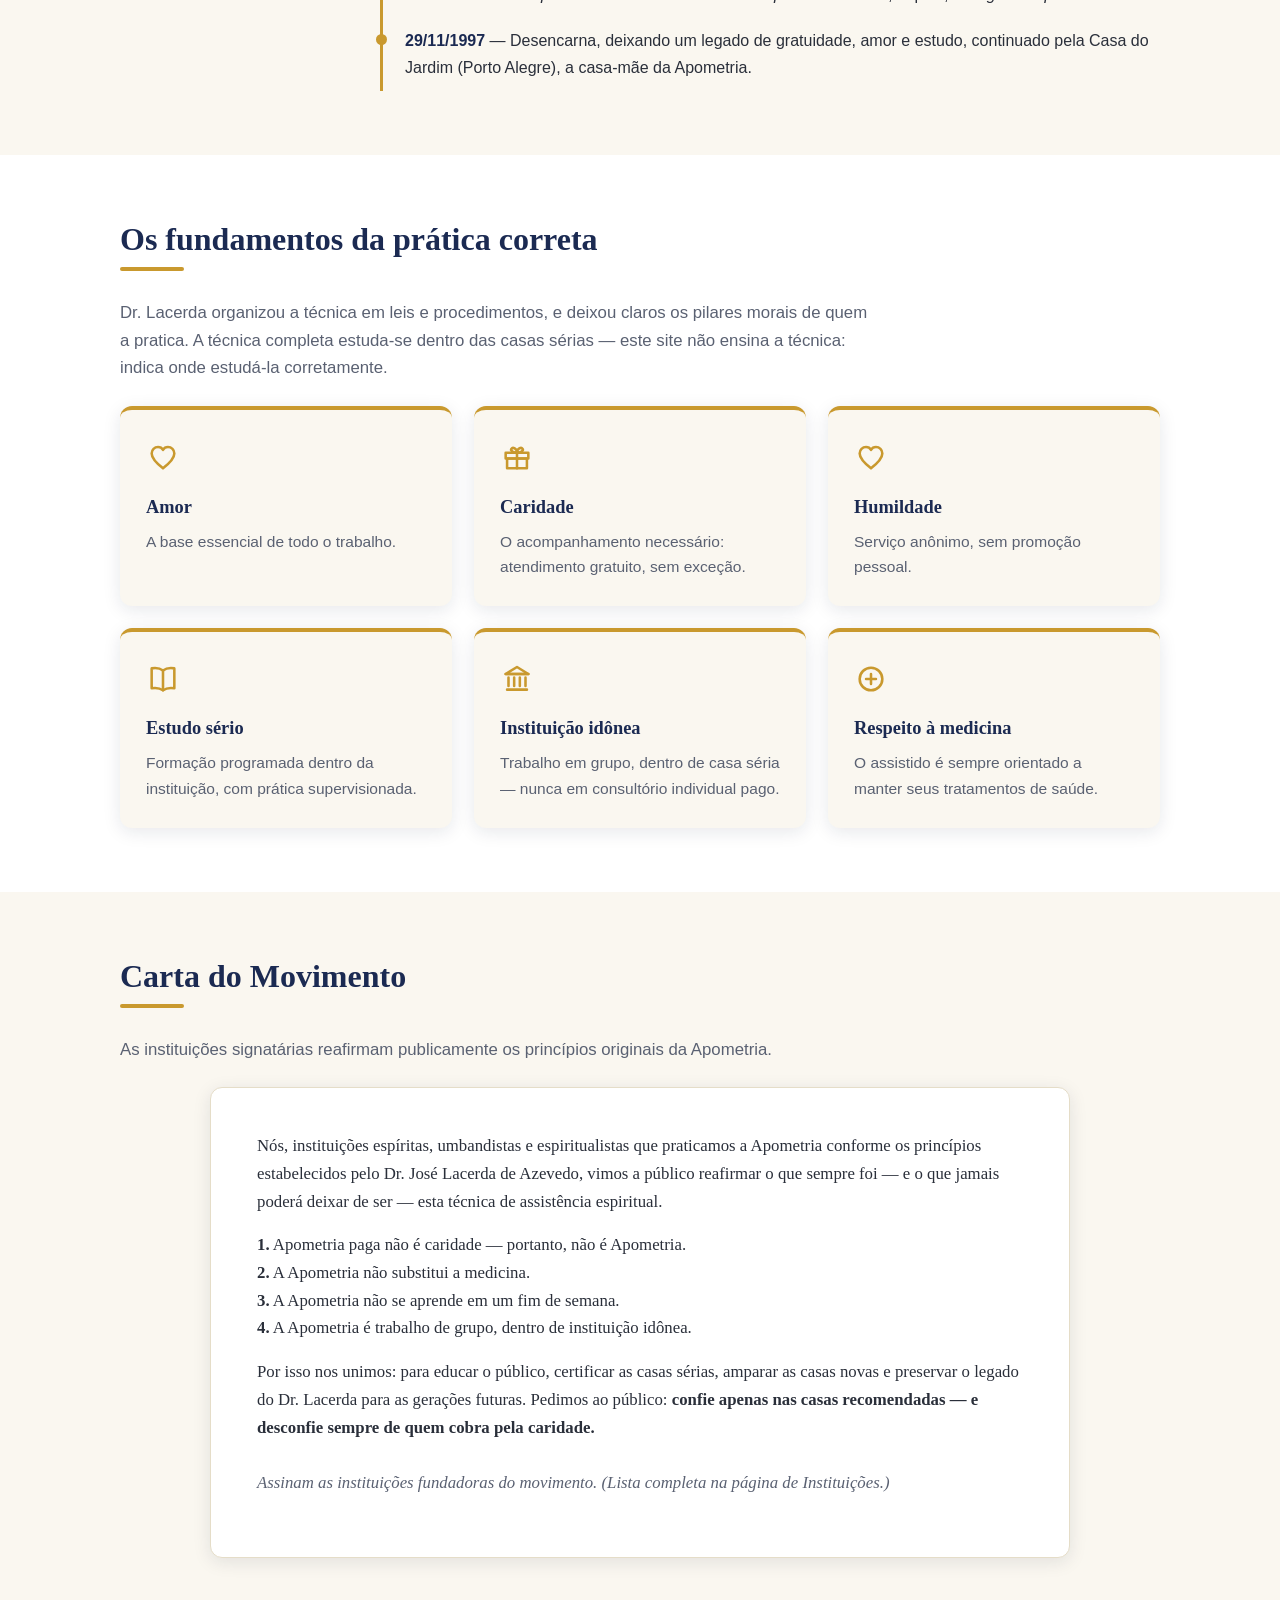
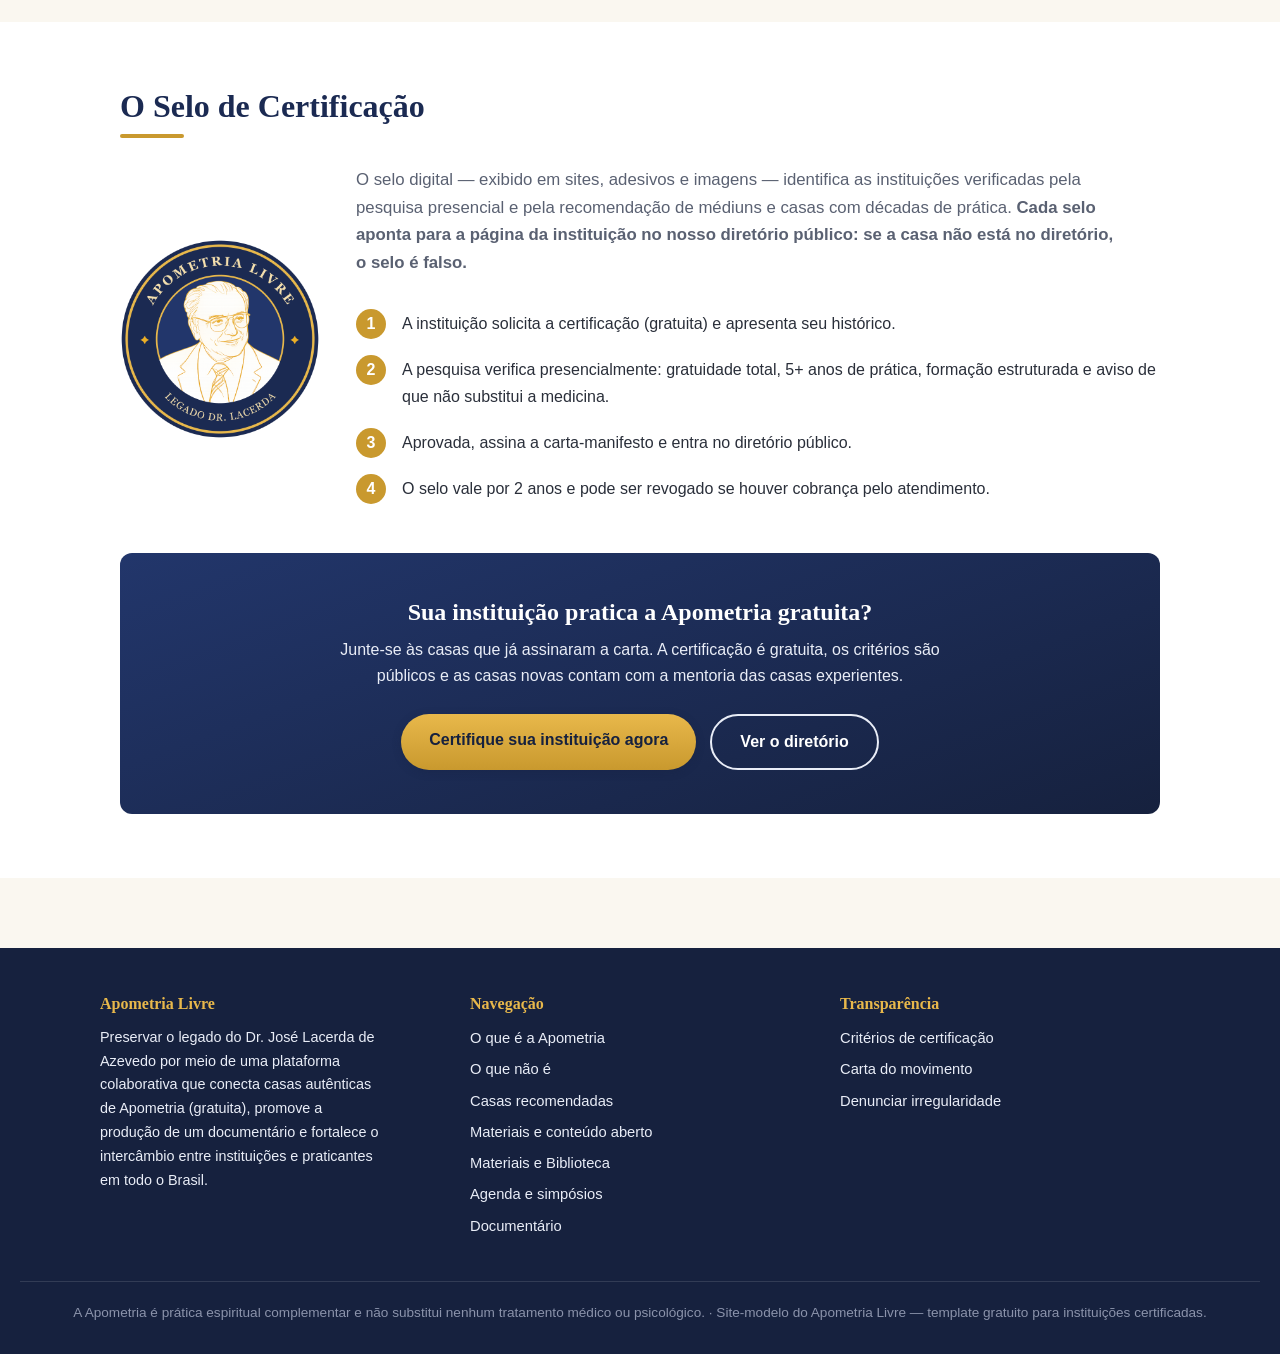
==== commit e76696b0: "Melhora botões-pílula: rótulos diretos, foco em anel, gradiente dourado Co-Authored-By: Claude Fable" ====
--- a/site/index.html
+++ b/site/index.html
@@ -17,7 +17,7 @@
 <meta property="og:locale:alternate" content="es_ES">
 <meta name="twitter:card" content="summary_large_image">
 <meta name="twitter:image" content="https://apometrialivre.org.br/img/og-image.jpg?v=2">
-<link rel="stylesheet" href="css/style.css?v=13">
+<link rel="stylesheet" href="css/style.css?v=15">
 <link rel="icon" href="img/selo-favicon.png?v=1" type="image/png">
 <script type="application/ld+json">
 {
--- a/site/css/style.css
+++ b/site/css/style.css
@@ -53,6 +53,11 @@
   outline-offset: 2px;
   border-radius: 4px;
 }
+/* Em botões-pílula, o anel de foco acompanha a forma (sem halo quadrado) */
+.btn:focus-visible, .btn-filtro:focus-visible, .btn-geo:focus-visible, .lang-toggle:focus-visible, .uf-tile:focus-visible {
+  outline: none;
+  box-shadow: 0 0 0 3px rgba(255, 255, 255, 0.9), 0 0 0 6px var(--dourado);
+}
 
 /* Texto só para leitores de tela */
 .sr-oculto {
@@ -123,12 +128,19 @@
 
 .botoes { display: flex; gap: 14px; justify-content: center; flex-wrap: wrap; }
 .btn {
-  display: inline-block; padding: 13px 28px; border-radius: 30px;
-  text-decoration: none; font-weight: 600; font-size: 1rem; transition: transform .15s ease;
+  display: inline-block; padding: 13px 28px; border-radius: 30px; border: none;
+  text-decoration: none; font-weight: 600; font-size: 1rem; font-family: var(--sans);
+  cursor: pointer; transition: transform .15s ease, box-shadow .15s ease;
 }
 .btn:hover { transform: translateY(-2px); }
-.btn-ouro { background: var(--dourado-claro); color: var(--azul-900); }
-.btn-vazado { border: 2px solid var(--azul-100); color: var(--branco); }
+.btn:active { transform: translateY(0); }
+.btn-ouro {
+  background: linear-gradient(180deg, var(--dourado-claro), var(--dourado));
+  color: var(--azul-900);
+  box-shadow: 0 2px 8px rgba(22, 33, 62, 0.28);
+}
+.btn-ouro:hover { box-shadow: 0 6px 16px rgba(22, 33, 62, 0.35); }
+.btn-vazado { border: 2px solid var(--azul-100); color: var(--branco); background: transparent; }
 
 /* ---------- Seções ---------- */
 section.bloco { padding: 64px 0; }
@@ -136,6 +148,22 @@
 .bloco h2 { font-size: 2rem; margin-bottom: 8px; }
 .bloco .linha-ouro { width: 64px; height: 4px; background: var(--dourado); border-radius: 2px; margin: 0 0 28px; }
 .sub-secao { font-size: 1.4rem; margin-top: 44px; margin-bottom: 6px; }
+
+/* ---------- Sub-navegação de seções (âncoras na página) ---------- */
+.sub-nav {
+  position: sticky; top: 67px; z-index: 40;
+  display: flex; gap: 8px; justify-content: center; flex-wrap: wrap;
+  background: rgba(255,255,255,0.96); border-bottom: 1px solid #e5ddc8;
+  padding: 12px 16px; backdrop-filter: saturate(1.2) blur(2px);
+}
+.sub-nav a {
+  font-size: 0.9rem; color: var(--azul-800); text-decoration: none; white-space: nowrap;
+  padding: 6px 15px; border-radius: 20px; background: var(--creme); border: 1px solid #e5ddc8;
+}
+.sub-nav a:hover { background: var(--dourado-claro); color: var(--azul-900); border-color: var(--dourado-claro); }
+/* âncoras não ficam escondidas sob cabeçalho + sub-nav fixos */
+section[id] { scroll-margin-top: 128px; }
+@media (max-width: 1060px) { section[id] { scroll-margin-top: 150px; } }
 
 /* ---------- Guia de Preces (accordion nativo) ---------- */
 .lista-preces { max-width: 760px; margin: 8px auto 0; text-align: left; }
